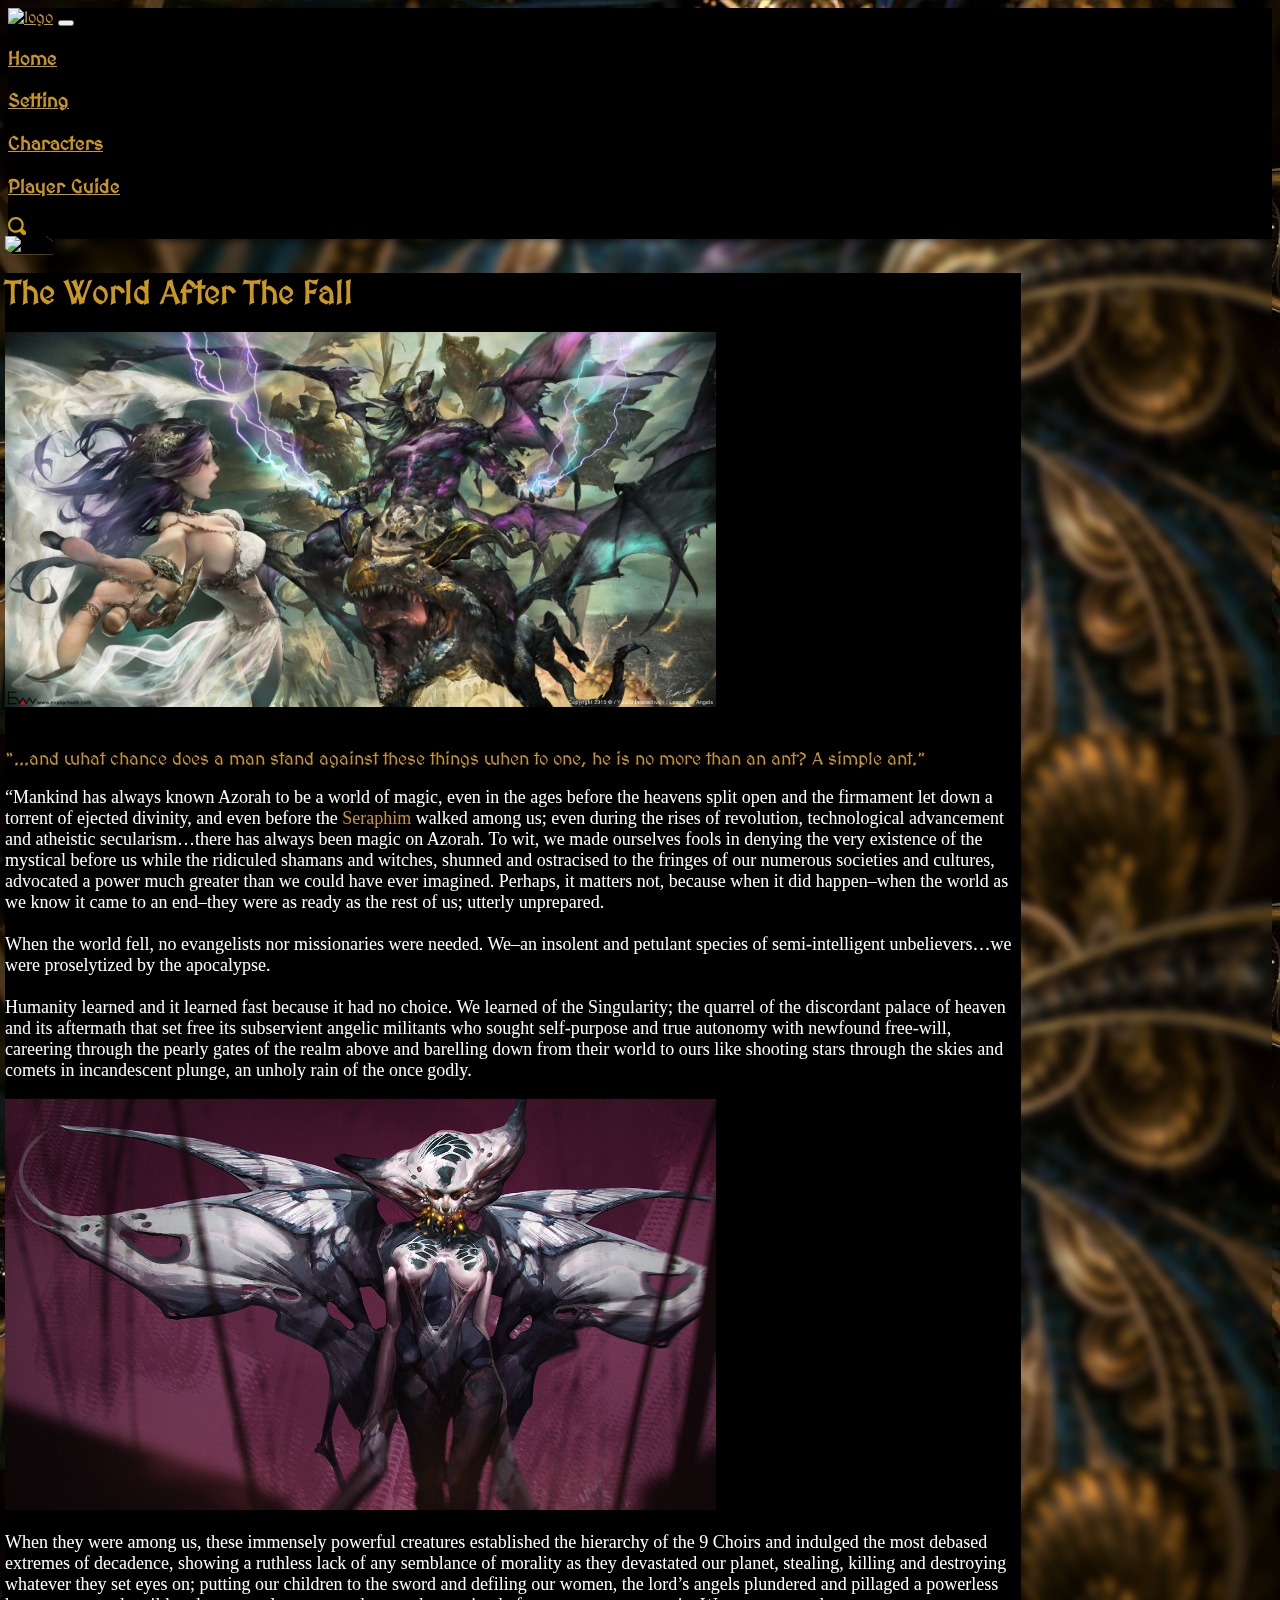
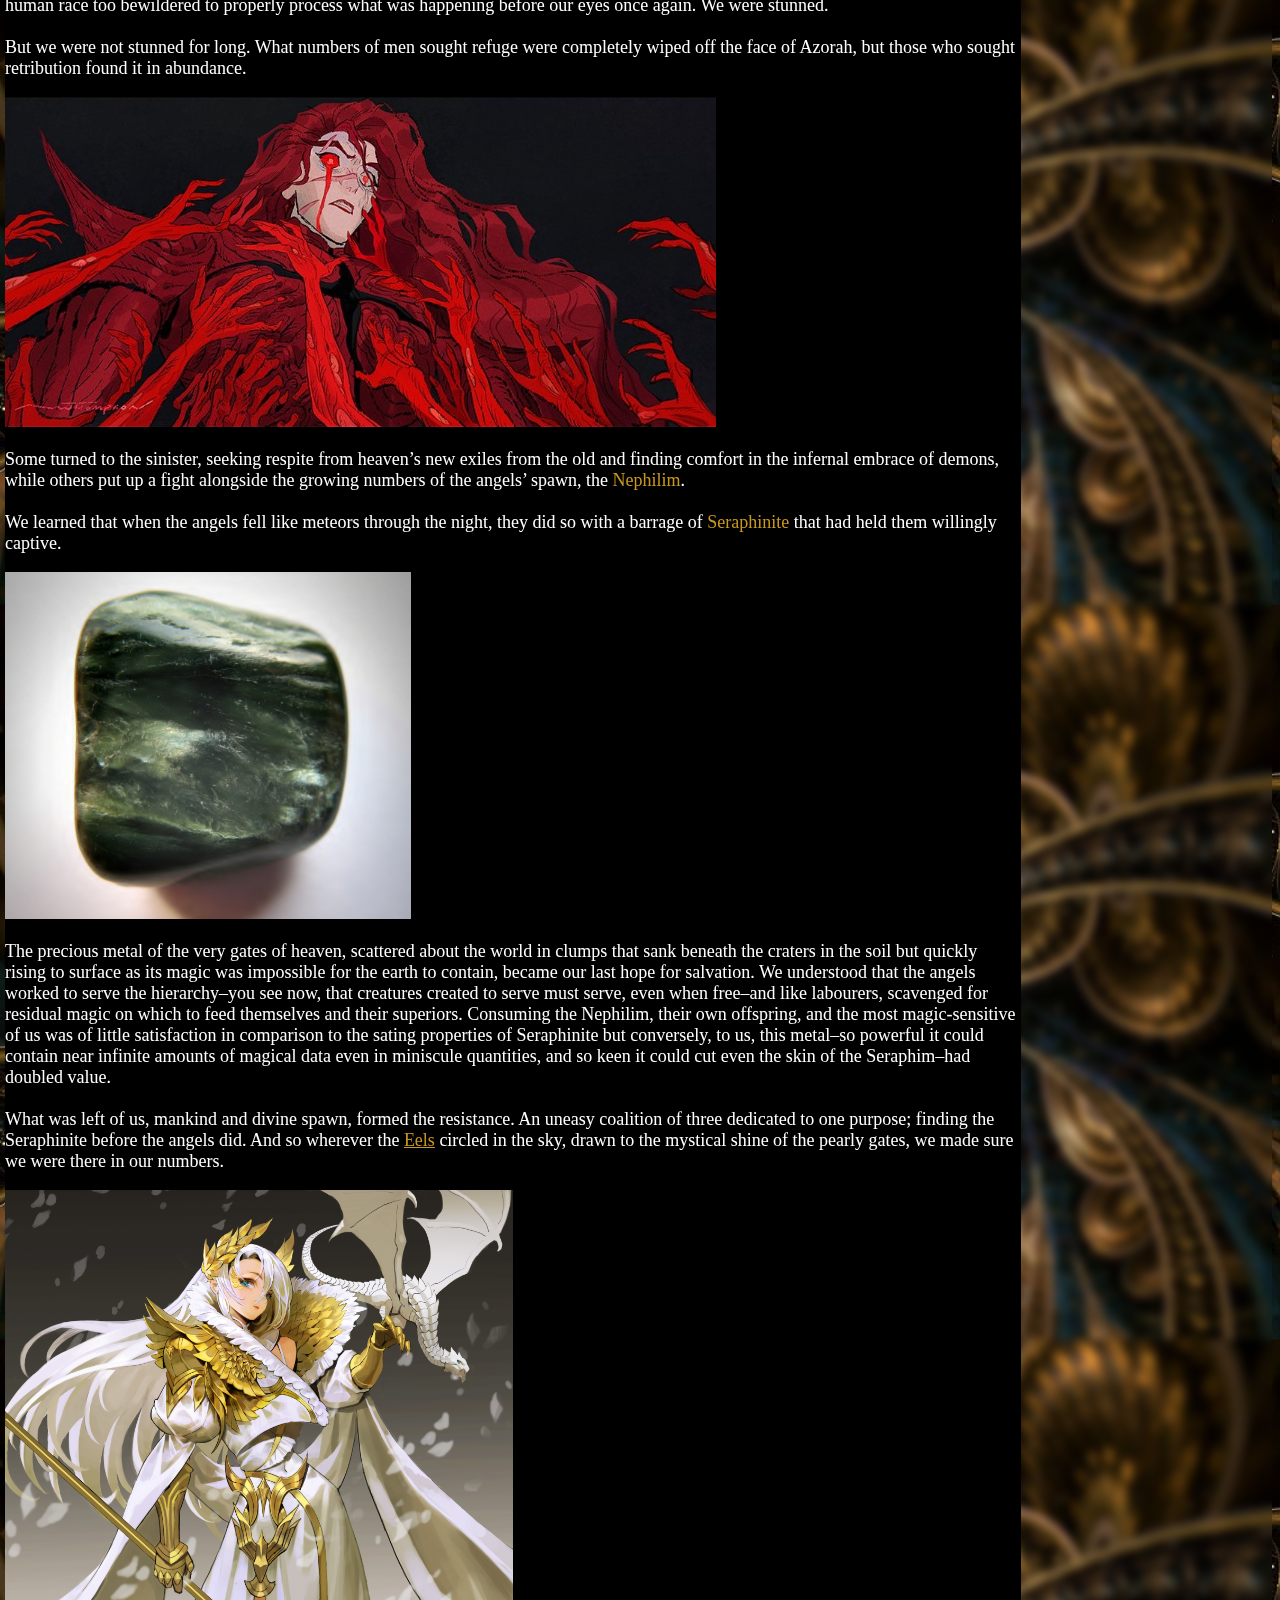
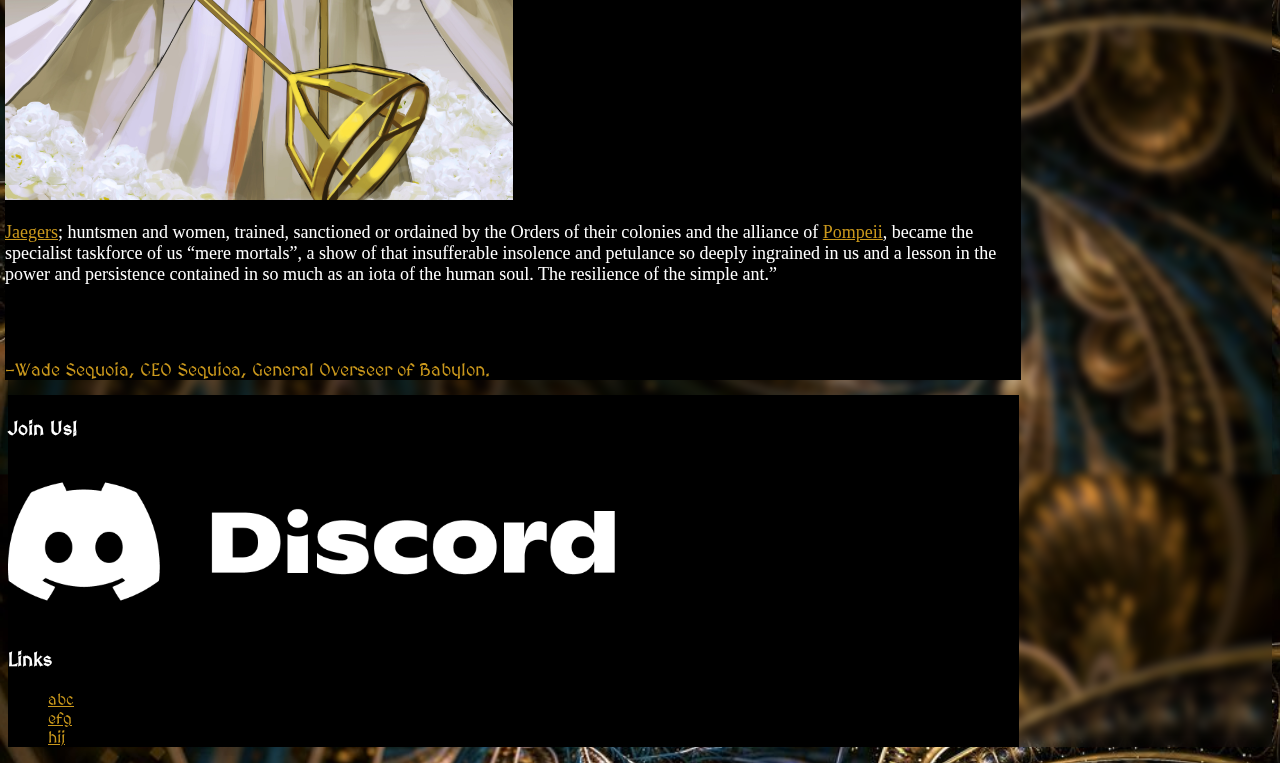
==== index.html @ 8f8c4da3 "Update index.html" ====
<!DOCTYPE html>
<HTML lang="en">
    <head>
        <meta charset="utf-8">
        <meta name="viewport" content="width=device_width, initial-scale=1">
        <title>Four Cities</title>
        <link href="index.css" rel="stylesheet">
        <link href="https://cdn.jsdelivr.net/npm/bootstrap@5.2.0-beta1/dist/css/bootstrap.min.css" rel="stylesheet" integrity="sha384-0evHe/X+R7YkIZDRvuzKMRqM+OrBnVFBL6DOitfPri4tjfHxaWutUpFmBp4vmVor" crossorigin="anonymous">
        <script src="https://cdn.jsdelivr.net/npm/bootstrap@5.2.0-beta1/dist/js/bootstrap.bundle.min.js" integrity="sha384-pprn3073KE6tl6bjs2QrFaJGz5/SUsLqktiwsUTF55Jfv3qYSDhgCecCxMW52nD2" crossorigin="anonymous"></script>
        <link rel="preconnect" href="https://fonts.googleapis.com">
        <link rel="preconnect" href="https://fonts.gstatic.com" crossorigin>
        <link href="https://fonts.googleapis.com/css2?family=MedievalSharp&display=swap" rel="stylesheet">
    </head>
    <body>
        <nav class="navbar navbar-expand-lg" id="topbar">
            <a href="#" class="navbar-brand ms-2 align-top" id="topbar-item"><img id="mainlogo" src="./Images/Azora2.gif" alt="logo" width="15%" class="d-inline-block align-top"></a>
            <button class="navbar-toggler" type="button" data-bs-toggle="collapse" data-bs-target="#navbarNavAltMarkup">
                <span class="navbar-toggler-icon" id="searchButton"></span>
            </button>
            <div class="collapse navbar-collapse me-2" id="navbarNavAltMarkup">
                <div class="navbar-nav ms-sm-auto mb-2 mb-lg-0">
                    <a href="#" class="nav-item nav-link active" id="topbar-item"><h3>Home</h3></a>
                    <a href="#" class="nav-item nav-link active" id="topbar-item"><h3>Setting</h3></a>
                    <a href="#" class="nav-item nav-link active" id="topbar-item"><h3>Characters</h3></a>
                    <a href="#" class="nav-item nav-link active" id="topbar-item"><h3>Player Guide</h3></a>
                    <a href="#" class="nav-item nav-link active" id="topbar-item"><img id="searchButton" src="./Images/magnifying-glass.svg" alt="magnifying-glass" width="18rem" class="align-bottom"></a>
                </div>
            </div>
        </nav>
        <div class="mainBGBackdrop mt-auto">
            <div class="container-fluid text-center my-3 mx-0 px-0">
                <div class="row mainBG mx-0 px-0 justify-content-center">
                    <div class="my-auto LogoBG mx-1 my-0 px-1 py-0 rounded"><img src="./Images/LogoCompressed.gif" class="rounded LogoAnimation my-1 pt-3" alt="Logo"></div>
                </div>
            </div>
        </div>
        <div class="container-fluid bodyBGBackdrop">
            <div class="container mainContent rounded">
                <div class="row">
                    <div class="col-12">
                        <h1 class="text-center mt-5 mb-5">The World After The Fall</h1>
                    </div>
                </div>
                <div class="row">
                    <div class="col-12">
                        <img class="d-block mx-auto" src="./Images/first.jpg" alt="first" width="70%">
                    </div>
                </div>
                <div class="row">
                    <br>
                    <div class="col-12">
                        <p class="fst-italic text-center mt-4">“...and what chance does a man stand against these things when to one, he is no more than an ant? A simple ant.”</p>
                    </div>
                </div>
                <div class="row justify-content-center">
                    <div class="col-10">
                        <p class="text-center bodyParaText">“Mankind has always known Azorah to be a world of magic, even in the ages before the heavens split open and the firmament let down a torrent of ejected divinity, and even before the <a src="#">Seraphim</a> walked among us; even during the rises of revolution, technological advancement and atheistic secularism…there has always been magic on Azorah. To wit, we made ourselves fools in denying the very existence of the mystical before us while the ridiculed shamans and witches, shunned and ostracised to the fringes of our numerous societies and cultures, advocated a power much greater than we could have ever imagined. Perhaps, it matters not, because when it did happen–when the world as we know it came to an end–they were as ready as the rest of us; utterly unprepared. 
                            <br>
                            <br>
                            When the world fell, no evangelists nor missionaries were needed. We–an insolent and petulant species of semi-intelligent unbelievers…we were proselytized by the apocalypse. 
                            <br>
                            <br>
                            Humanity learned and it learned fast because it had no choice. We learned of the Singularity; the quarrel of the discordant palace of heaven and its aftermath that set free its subservient angelic militants who sought self-purpose and true autonomy with newfound free-will, careering through the pearly gates of the realm above and barelling down from their world to ours like shooting stars through the skies and comets in incandescent plunge, an unholy rain of the once godly. </p>
                    </div>
                </div>
                <div class="row">
                    <div class="col-12">
                        <img class="d-block mx-auto" src="./Images/second.jpg" alt="second" width="70%">
                    </div>
                </div>
                <div class="row justify-content-center">
                    <div class="col-10">
                        <p class="text-center bodyParaText mt-4">When they were among us, these immensely powerful creatures established the hierarchy of the 9 Choirs and indulged the most debased extremes of decadence, showing a ruthless lack of any semblance of morality as they devastated our planet, stealing, killing and destroying whatever they set eyes on; putting our children to the sword and defiling our women, the lord’s angels plundered and pillaged a powerless human race too bewildered to properly process what was happening before our eyes once again. We were stunned. 
                            <br>
                            <br>
                            But we were not stunned for long. What numbers of men sought refuge were completely wiped off the face of Azorah, but those who sought retribution found it in abundance.</p>
                    </div>
                </div>
                <div class="row">
                    <div class="col-12">
                        <img class="d-block mx-auto" src="./Images/third.jpg" alt="second" width="70%">
                    </div>
                </div>
                <div class="row justify-content-center">
                    <div class="col-10">
                        <p class="text-center bodyParaText mt-4">Some turned to the sinister, seeking respite from heaven’s new exiles from the old and finding comfort in the infernal embrace of demons, while others put up a fight alongside the growing numbers of the angels’ spawn, the <a src="">Nephilim</a>. 
                            <br>
                            <br>
                            We learned that when the angels fell like meteors through the night, they did so with a barrage of <a src="#">Seraphinite</a> that had held them willingly captive.</p>
                    </div>
                </div>
                <div class="row">
                    <div class="col-12">
                        <img class="d-block mx-auto" src="./Images/fourth.jpg" alt="second" width="40%">
                    </div>
                </div>
                <div class="row justify-content-center">
                    <div class="col-10">
                        <p class="text-center bodyParaText mt-4">The precious metal of the very gates of heaven, scattered about the world in clumps that sank beneath the craters in the soil but quickly rising to surface as its magic was impossible for the earth to contain, became our last hope for salvation. We understood that the angels worked to serve the hierarchy–you see now, that creatures created to serve must serve, even when free–and like labourers, scavenged for residual magic on which to feed themselves and their superiors. Consuming the Nephilim, their own offspring, and the most magic-sensitive of us was of little satisfaction in comparison to the sating properties of Seraphinite but conversely, to us, this metal–so powerful it could contain near infinite amounts of magical data even in miniscule quantities, and so keen it could cut even the skin of the Seraphim–had doubled value. 
                            <br>
                            <br>
                            What was left of us, mankind and divine spawn, formed the resistance. An uneasy coalition of three dedicated to one purpose; finding the Seraphinite before the angels did. And so wherever the <a href="#">Eels</a> circled in the sky, drawn to the mystical shine of the pearly gates, we made sure we were there in our numbers.
                    </div>
                </div>
                <div class="row">
                    <div class="col-12">
                        <img class="d-block mx-auto" src="./Images/fifth.jpg" alt="second" width="50%">
                    </div>
                </div>
                <div class="row justify-content-center mt-4">
                    <div class="col-10">
                        <p class="text-center bodyParaText"><a href="#">Jaegers</a>; huntsmen and women, trained, sanctioned or ordained by the Orders of their colonies and the alliance of <a href="#">Pompeii</a>, became the specialist taskforce of us “mere mortals”, a show of that insufferable insolence and petulance so deeply ingrained in us and a lesson in the power and persistence contained in so much as an iota of the human soul. The resilience of the simple ant.”</p> 
                            <br>
                            <br>
                    </div>
                </div>
                <div class="col-12">
                    <p class="p-2 fst-italic text-end mb-0">-Wade Sequoia, CEO Sequioa, General Overseer of Babylon.</p>
                </div>
            </div>
        </div>
    </body>
    <footer>
        <div class="container justify-content-center text-center footerContent rounded">
            <hr style="opacity: 0;">
            <div class="row">
                <div class="col-4 footerDiscord">
                    <div class="container">
                        <div class="row">
                            <div class="col-12">
                                <h3>Join Us!</h3>
                            </div>
                            <div class="col-12 border-end mb-3">
                                <a href="#"><img src="./Images/discord.png" width = "60%"></a>
                            </div>
                        </div>
                    </div>
                </div>
                <div class="col-8">
                    <div class="container justify-content-center text-center">
                        <div class="row">
                            <div class="col-12">
                                <h3>Links</h3>
                            </div>
                        </div>
                        <div class="row">
                            <div class="col-8 mx-auto">
                                <ul class="p-0">
                                    <li><a href="#">abc</a></li>
                                    <li><a href="#">efg</a></li>
                                    <li><a href="#">hij</a></li>
                                </ul>
                            </div>
                        </div>
                    </div>
                
                </div>
            </div>
        </div>
    </footer>
</HTML>
---- index.css ----
* {
    box-sizing: border-box;
}
body * {
    animation: fadeInAnimation ease 4s;
    animation-iteration-count: 1;
    animation-fill-mode: forwards;
}
@keyframes fadeInAnimation {
    0% {
        opacity: 0;
    }
    100% {
        opacity: 1;
    }
}
::-webkit-scrollbar {
    width: 3px;
}
::-webkit-scrollbar-track {
    background: rgba(124, 123, 123, 0.6);
}
::-webkit-scrollbar-thumb {
    background: rgb(202, 152, 28);
}
body {
    font-family: 'MedievalSharp', cursive !important;
    overflow:overlay;
    overflow-x:hidden;
    background-image: url("../Images/bg.jpg");
    background-size: 102%;
    backdrop-filter: blur(5px);
}
p {
    font-size:large;
}
.LogoBG {
    background-color: rgba(202, 152, 28, 1);
    -webkit-clip-path: polygon(0 0, 84% 0, 100% 31.3%, 100% 100%, 16% 100%, 0 68.7%, 0 0);;
    clip-path: polygon(0 0, 84% 0, 100% 31.3%, 100% 100%, 16% 100%, 0 68.7%, 0 0);
    max-width: fit-content !important;
}
.LogoAnimation {
    -webkit-clip-path: polygon(0 0, 84% 0, 100% 31.3%, 100% 100%, 16% 100%, 0 68.7%, 0 0);;
    clip-path: polygon(0 0, 84% 0, 100% 31.3%, 100% 100%, 16% 100%, 0 68.7%, 0 0);
    background-color: black;
}
.bodyParaText {
    font-family: 'Roboto';
    color: white;
}
.bodyParaText a { 
    color:rgb(202, 152, 28) !important;
}

#topbar {
    background-color: rgb(0, 0, 0);
    z-index: 2;
}
#topbar-item  {
    color:rgb(202, 152, 28);
    text-decoration-color: rgb(202, 152, 28);
}
#searchButton {
    filter: invert(0.5) sepia(1) saturate(5) hue-rotate(15deg);
}
#titleText {
    color: rgb(202, 152, 28);
    z-index: 2;
    font-weight: 400;
    text-shadow:
    0.08rem 0 black,
    0 0.08rem black,
    -0.08rem 0 black,
    0 -0.08rem black;
}
.mainBG {
    backdrop-filter: blur(5px);
    -webkit-backdrop-filter: blur(5px);
    height: auto;
    width: 100%;
}
.mainBGBackdrop {
    height: auto;
    margin: -3px -3px 0px -3px;
}
.bodyBGBackdrop {
    backdrop-filter: blur(5px);
    -webkit-backdrop-filter: blur(5px);
    background-size: 102%;
    height: 100%;
    margin: -3px -3px -3px -3px;
}
.mainContent {
    background-color: black;
    height:100%;
    color: rgb(202, 152, 28);
    width: 80%;
}
.footerContent {
    width: 80%;
    background-color: black;
    color: white;
}
.footerContent a {
    color:rgb(202, 152, 28);
}
.footerContent a:hover {
    color:white;
}
.footerContent ul {
    list-style-type: none;
}
.footerDiscord {
    --bs-border-color : rgb(202, 152, 28);
}
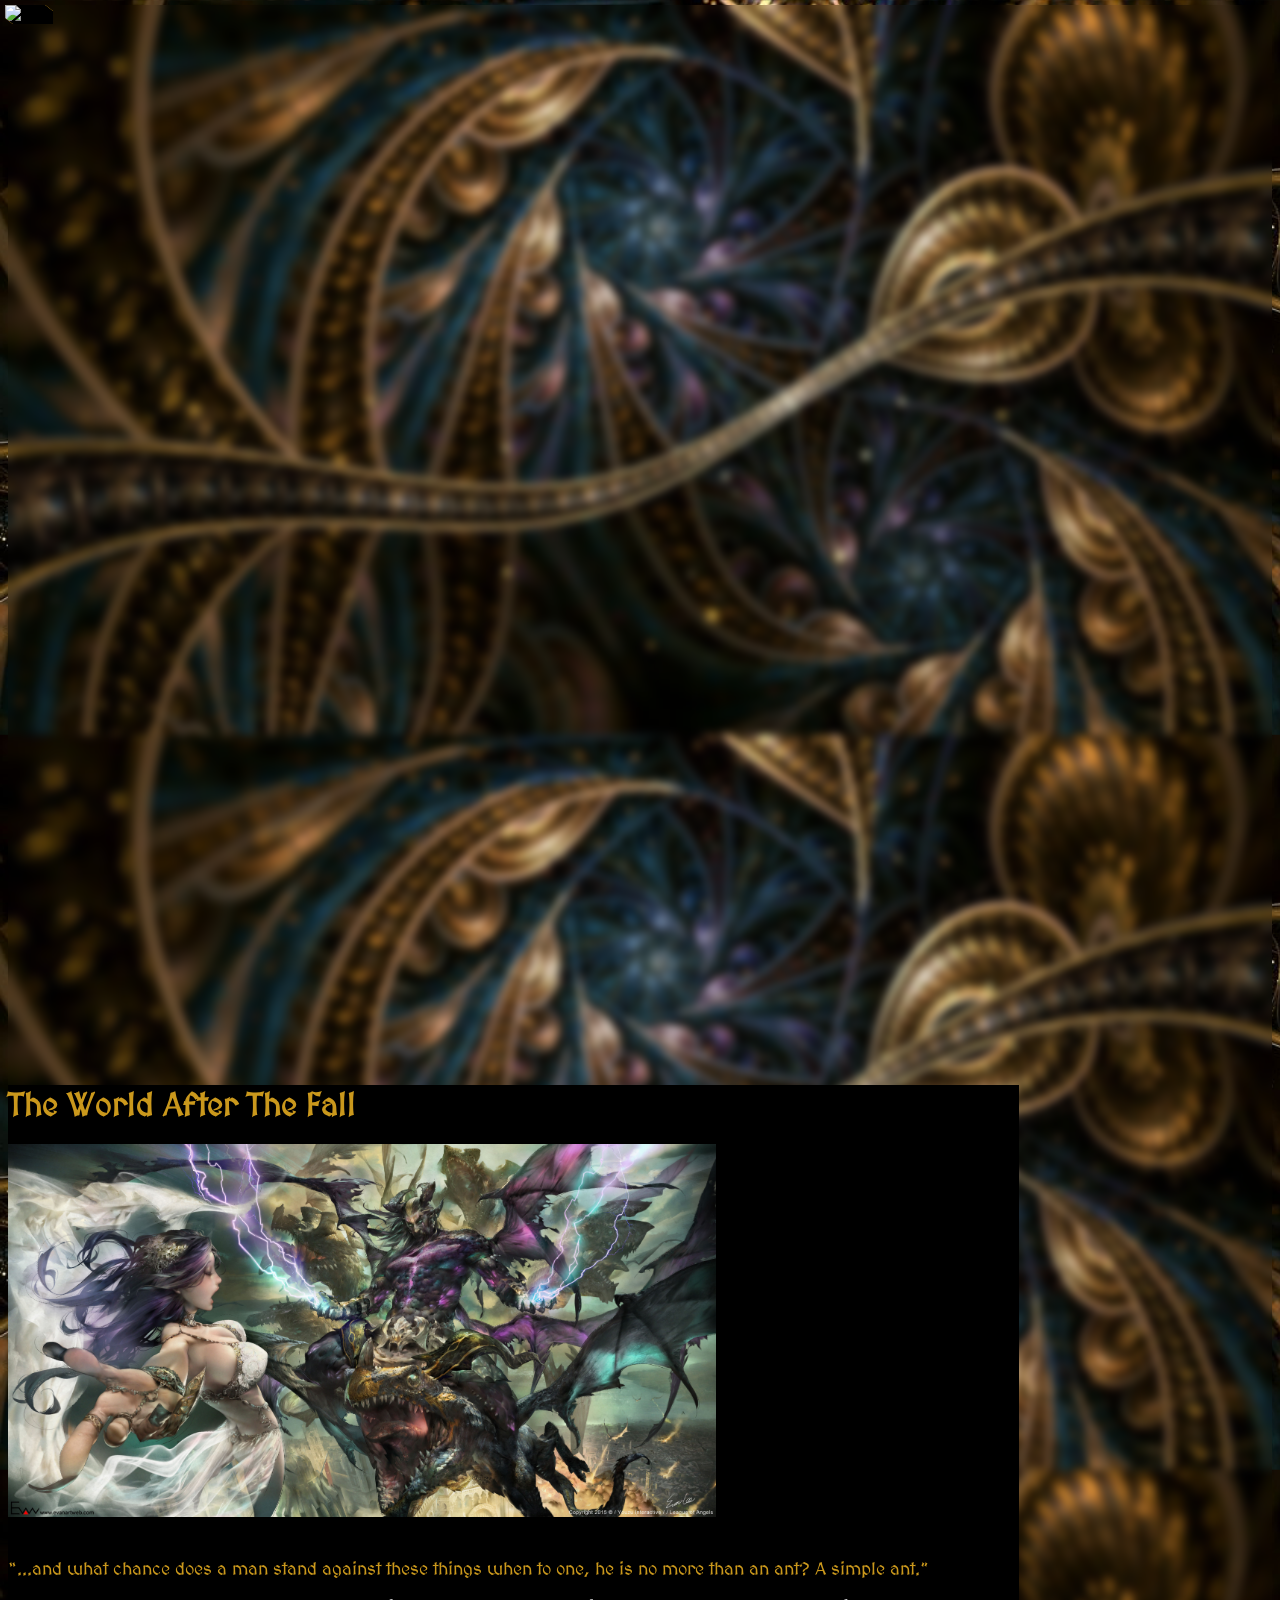
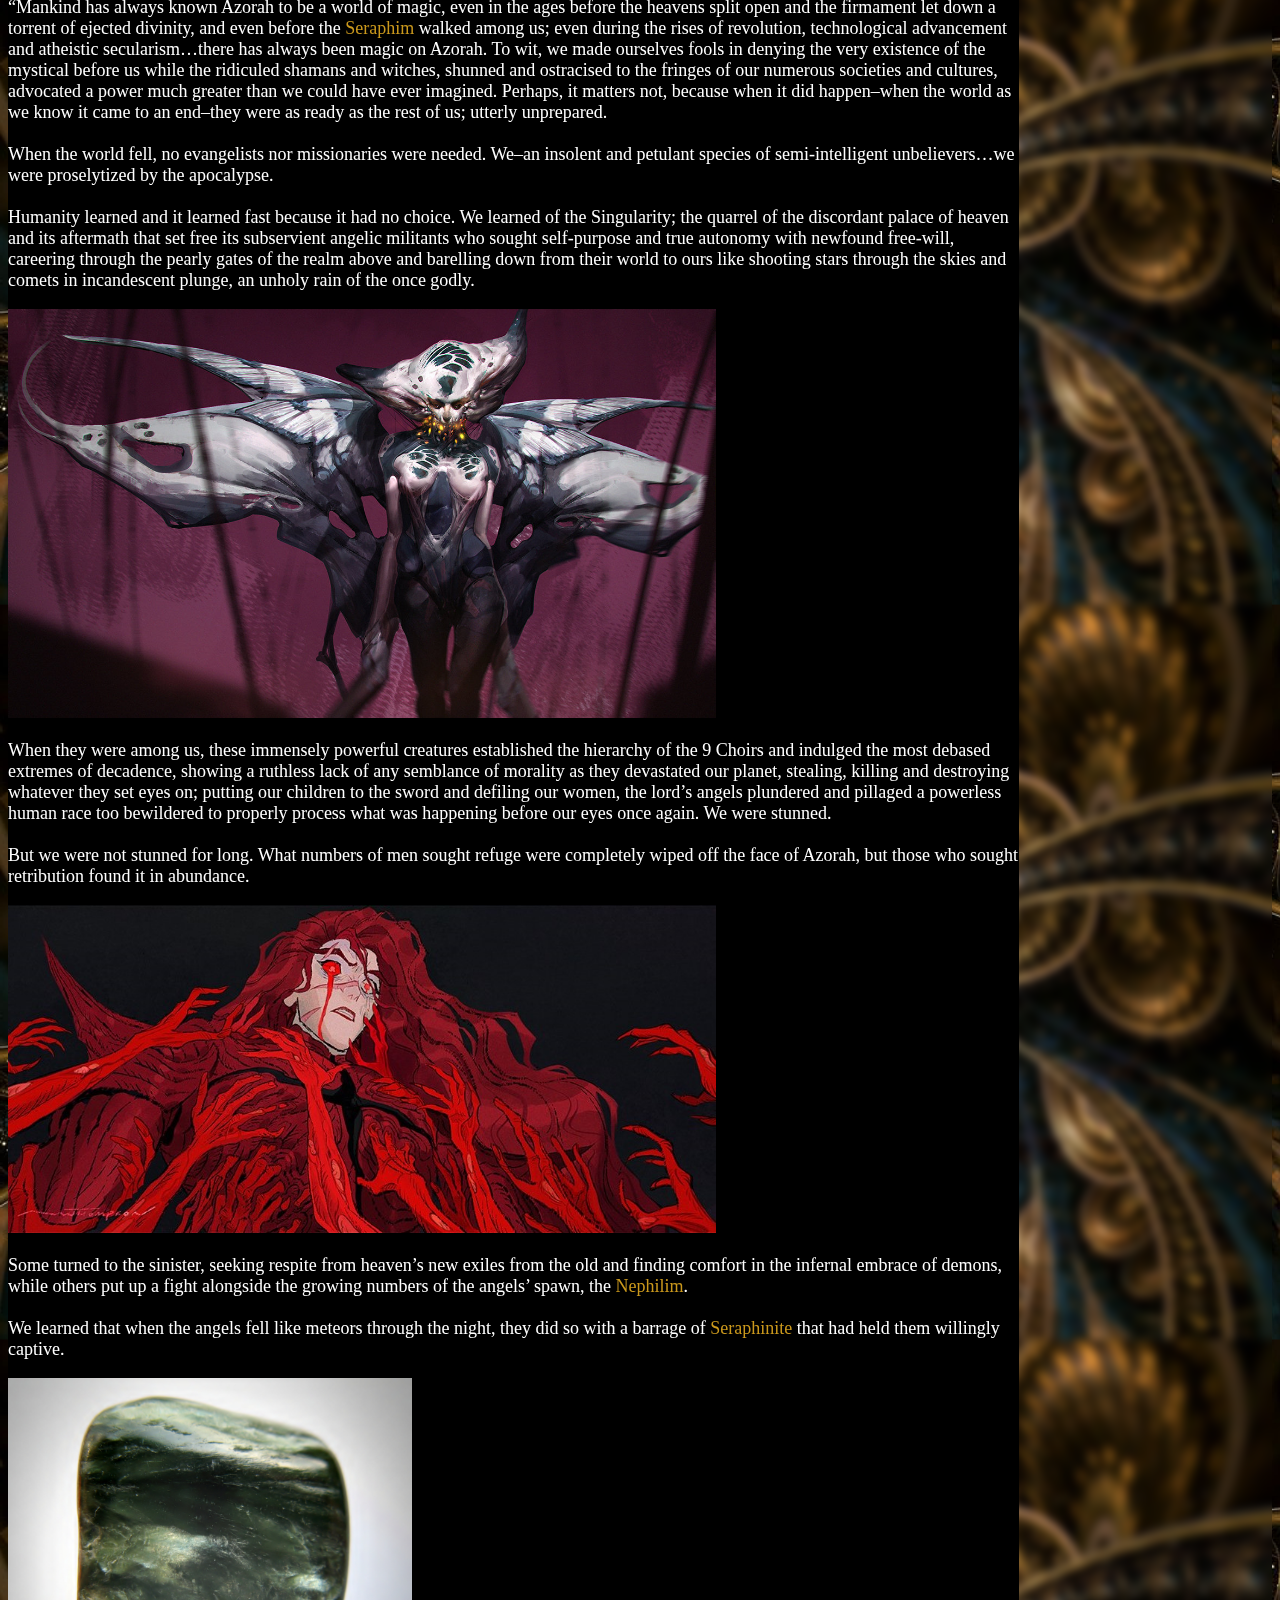
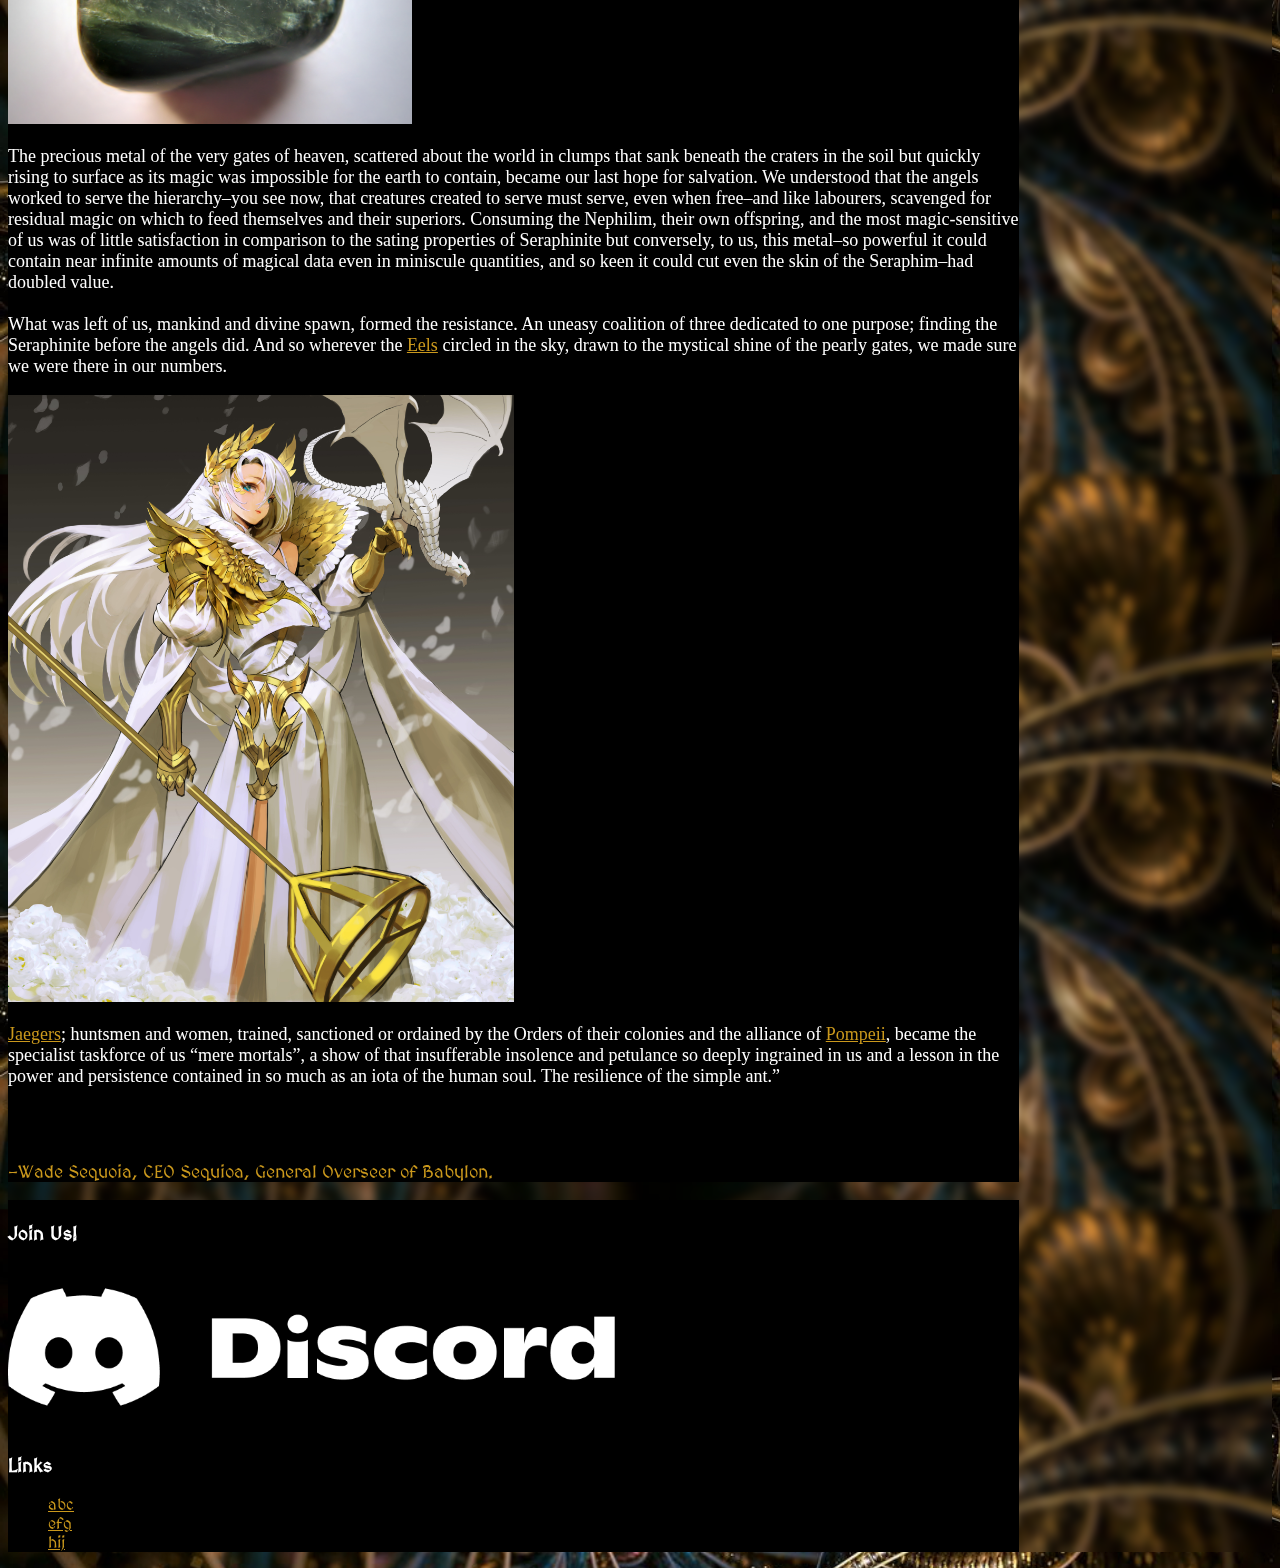
==== commit 5761dc89: "Add files via upload" ====
--- a/index.html
+++ b/index.html
@@ -5,6 +5,7 @@
         <meta name="viewport" content="width=device_width, initial-scale=1">
         <title>Four Cities</title>
         <link href="index.css" rel="stylesheet">
+        <script src="index.js" type="text/javascript" defer></script>
         <link href="https://cdn.jsdelivr.net/npm/bootstrap@5.2.0-beta1/dist/css/bootstrap.min.css" rel="stylesheet" integrity="sha384-0evHe/X+R7YkIZDRvuzKMRqM+OrBnVFBL6DOitfPri4tjfHxaWutUpFmBp4vmVor" crossorigin="anonymous">
         <script src="https://cdn.jsdelivr.net/npm/bootstrap@5.2.0-beta1/dist/js/bootstrap.bundle.min.js" integrity="sha384-pprn3073KE6tl6bjs2QrFaJGz5/SUsLqktiwsUTF55Jfv3qYSDhgCecCxMW52nD2" crossorigin="anonymous"></script>
         <link rel="preconnect" href="https://fonts.googleapis.com">
@@ -12,29 +13,40 @@
         <link href="https://fonts.googleapis.com/css2?family=MedievalSharp&display=swap" rel="stylesheet">
     </head>
     <body>
-        <nav class="navbar navbar-expand-lg" id="topbar">
-            <a href="#" class="navbar-brand ms-2 align-top" id="topbar-item"><img id="mainlogo" src="./Images/Azora2.gif" alt="logo" width="15%" class="d-inline-block align-top"></a>
-            <button class="navbar-toggler" type="button" data-bs-toggle="collapse" data-bs-target="#navbarNavAltMarkup">
-                <span class="navbar-toggler-icon" id="searchButton"></span>
-            </button>
-            <div class="collapse navbar-collapse me-2" id="navbarNavAltMarkup">
-                <div class="navbar-nav ms-sm-auto mb-2 mb-lg-0">
-                    <a href="#" class="nav-item nav-link active" id="topbar-item"><h3>Home</h3></a>
-                    <a href="#" class="nav-item nav-link active" id="topbar-item"><h3>Setting</h3></a>
-                    <a href="#" class="nav-item nav-link active" id="topbar-item"><h3>Characters</h3></a>
-                    <a href="#" class="nav-item nav-link active" id="topbar-item"><h3>Player Guide</h3></a>
-                    <a href="#" class="nav-item nav-link active" id="topbar-item"><img id="searchButton" src="./Images/magnifying-glass.svg" alt="magnifying-glass" width="18rem" class="align-bottom"></a>
+        <div class="sticky-top" id= "topbar" hidden>
+            <nav class="navbar navbar-expand-lg sticky-top">
+                <a href="#" class="navbar-brand ms-2 align-top" id="topbar-item"><img id="mainlogo" src="../Images/Azora2.gif" alt="logo" width="15%" class="d-inline-block align-top"></a>
+                <button class="navbar-toggler" type="button" data-bs-toggle="collapse" data-bs-target="#navbarNavAltMarkup">
+                    <span class="navbar-toggler-icon" id="searchButton"></span>
+                </button>
+                <div class="collapse navbar-collapse me-2" id="navbarNavAltMarkup">
+                    <div class="navbar-nav ms-sm-auto mb-2 mb-lg-0">
+                        <a href="#" class="nav-item nav-link active" id="topbar-item"><h3>Home</h3></a>
+                        <a href="#" class="nav-item nav-link active" id="topbar-item"><h3>Setting</h3></a>
+                        <a href="#" class="nav-item nav-link active" id="topbar-item"><h3>Characters</h3></a>
+                        <a href="#" class="nav-item nav-link active" id="topbar-item"><h3>Player Guide</h3></a>
+                        <a href="#" class="nav-item nav-link active" id="topbar-item"><img id="searchButton" src="../Images/magnifying-glass.svg" alt="magnifying-glass" width="18rem" class="align-bottom"></a>
+                    </div>
                 </div>
-            </div>
-        </nav>
-        <div class="mainBGBackdrop mt-auto">
-            <div class="container-fluid text-center my-3 mx-0 px-0">
+            </nav>
+        </div>
+        <div class="d-flex mainBGBackdrop mt-auto align-items-center">
+            <div class="container-fluid text-center">
                 <div class="row mainBG mx-0 px-0 justify-content-center">
-                    <div class="my-auto LogoBG mx-1 my-0 px-1 py-0 rounded"><img src="./Images/LogoCompressed.gif" class="rounded LogoAnimation my-1 pt-3" alt="Logo"></div>
+                    <div class="my-auto LogoBG mx-1 my-0 px-1 py-0 rounded justify-content-center">
+                        <img src="../Images/LogoCompressed.gif" class="rounded LogoAnimation my-1 pt-3" alt="Logo">
+                        <div class="d-flex justify-content-center align-items-center text-center">
+                            <div class="d-flex justify-content-center align-items-center getStartedDiv">
+                                <a class="my-0 d-flex getStartedButton justify-content-center align-items-center">
+                                    <p class="pb-1 my-auto">Get Started</p>
+                                </a>
+                            </div>
+                        </div>
+                    </div>
                 </div>
             </div>
         </div>
-        <div class="container-fluid bodyBGBackdrop">
+        <div class="container-fluid bodyBGBackdrop" id="bodyBGBackdrop">
             <div class="container mainContent rounded">
                 <div class="row">
                     <div class="col-12">
@@ -43,7 +55,7 @@
                 </div>
                 <div class="row">
                     <div class="col-12">
-                        <img class="d-block mx-auto" src="./Images/first.jpg" alt="first" width="70%">
+                        <img class="d-block mx-auto" src="../Images/first.jpg" alt="first" width="70%">
                     </div>
                 </div>
                 <div class="row">
@@ -65,7 +77,7 @@
                 </div>
                 <div class="row">
                     <div class="col-12">
-                        <img class="d-block mx-auto" src="./Images/second.jpg" alt="second" width="70%">
+                        <img class="d-block mx-auto" src="../Images/second.jpg" alt="second" width="70%">
                     </div>
                 </div>
                 <div class="row justify-content-center">
@@ -78,7 +90,7 @@
                 </div>
                 <div class="row">
                     <div class="col-12">
-                        <img class="d-block mx-auto" src="./Images/third.jpg" alt="second" width="70%">
+                        <img class="d-block mx-auto" src="../Images/third.jpg" alt="second" width="70%">
                     </div>
                 </div>
                 <div class="row justify-content-center">
@@ -91,7 +103,7 @@
                 </div>
                 <div class="row">
                     <div class="col-12">
-                        <img class="d-block mx-auto" src="./Images/fourth.jpg" alt="second" width="40%">
+                        <img class="d-block mx-auto" src="../Images/fourth.jpg" alt="second" width="40%">
                     </div>
                 </div>
                 <div class="row justify-content-center">
@@ -104,7 +116,7 @@
                 </div>
                 <div class="row">
                     <div class="col-12">
-                        <img class="d-block mx-auto" src="./Images/fifth.jpg" alt="second" width="50%">
+                        <img class="d-block mx-auto" src="../Images/fifth.jpg" alt="second" width="50%">
                     </div>
                 </div>
                 <div class="row justify-content-center mt-4">
@@ -131,7 +143,7 @@
                                 <h3>Join Us!</h3>
                             </div>
                             <div class="col-12 border-end mb-3">
-                                <a href="#"><img src="./Images/discord.png" width = "60%"></a>
+                                <a href="#"><img src="../Images/discord.png" width = "60%"></a>
                             </div>
                         </div>
                     </div>
@@ -158,4 +170,4 @@
             </div>
         </div>
     </footer>
-</HTML>
+</HTML>--- a/index.css
+++ b/index.css
@@ -1,11 +1,3 @@
-* {
-    box-sizing: border-box;
-}
-body * {
-    animation: fadeInAnimation ease 4s;
-    animation-iteration-count: 1;
-    animation-fill-mode: forwards;
-}
 @keyframes fadeInAnimation {
     0% {
         opacity: 0;
@@ -13,6 +5,30 @@
     100% {
         opacity: 1;
     }
+}
+@font-face {
+    font-family: futureFont;
+    src: url(../Fonts/NewtonHoward/Newton\ Howard\ Font.ttf);
+}
+* {
+    box-sizing: border-box;
+    scroll-behavior: smooth;
+}
+body * {
+    animation: fadeInAnimation ease 4s;
+    animation-iteration-count: 1;
+    animation-fill-mode: forwards;
+}
+body {
+    font-family: 'MedievalSharp', cursive !important;
+    overflow:overlay;
+    overflow-x:hidden;
+    backdrop-filter: blur(5px);
+    background-image: url("../Images/bg.jpg");
+    background-size: 102%;
+}
+p {
+    font-size:large;
 }
 ::-webkit-scrollbar {
     width: 3px;
@@ -23,39 +39,15 @@
 ::-webkit-scrollbar-thumb {
     background: rgb(202, 152, 28);
 }
-body {
-    font-family: 'MedievalSharp', cursive !important;
-    overflow:overlay;
-    overflow-x:hidden;
-    background-image: url("../Images/bg.jpg");
-    background-size: 102%;
-    backdrop-filter: blur(5px);
-}
-p {
-    font-size:large;
-}
-.LogoBG {
-    background-color: rgba(202, 152, 28, 1);
-    -webkit-clip-path: polygon(0 0, 84% 0, 100% 31.3%, 100% 100%, 16% 100%, 0 68.7%, 0 0);;
-    clip-path: polygon(0 0, 84% 0, 100% 31.3%, 100% 100%, 16% 100%, 0 68.7%, 0 0);
-    max-width: fit-content !important;
-}
-.LogoAnimation {
-    -webkit-clip-path: polygon(0 0, 84% 0, 100% 31.3%, 100% 100%, 16% 100%, 0 68.7%, 0 0);;
-    clip-path: polygon(0 0, 84% 0, 100% 31.3%, 100% 100%, 16% 100%, 0 68.7%, 0 0);
-    background-color: black;
-}
-.bodyParaText {
-    font-family: 'Roboto';
-    color: white;
-}
-.bodyParaText a { 
-    color:rgb(202, 152, 28) !important;
-}
-
 #topbar {
     background-color: rgb(0, 0, 0);
     z-index: 2;
+    visibility: visible;
+    line-height:inherit;
+    height: 100%;
+    overflow: visible;
+    backdrop-filter: blur(5px);
+    -webkit-backdrop-filter: blur(5px);
 }
 #topbar-item  {
     color:rgb(202, 152, 28);
@@ -74,6 +66,52 @@
     -0.08rem 0 black,
     0 -0.08rem black;
 }
+.LogoBG {
+    background-color: rgba(202, 152, 28, 1);
+    -webkit-clip-path: polygon(0 0, 84% 0, 100% 31.3%, 100% 100%, 16% 100%, 0 68.7%, 0 0);;
+    clip-path: polygon(0 0, 84% 0, 100% 31.3%, 100% 100%, 16% 100%, 0 68.7%, 0 0);
+    max-width: fit-content !important;
+}
+.LogoAnimation {
+    -webkit-clip-path: polygon(0 0, 84% 0, 100% 31.3%, 100% 100%, 16% 100%, 0 68.7%, 0 0);;
+    clip-path: polygon(0 0, 84% 0, 100% 31.3%, 100% 100%, 16% 100%, 0 68.7%, 0 0);
+    background-color: black;
+}
+.getStartedDiv {
+    position: absolute;
+    background-color: rgba(0,0,0, 1);
+    transform: translate(10%, -105%);
+    width: 11%;
+    height: 11%;
+    -webkit-clip-path: polygon(0 0, 84% 0, 100% 31.3%, 100% 100%, 16% 100%, 0 68.7%, 0 0);;
+    clip-path: polygon(0 0, 84% 0, 100% 31.3%, 100% 100%, 16% 100%, 0 68.7%, 0 0);
+}
+.getStartedButton {
+    background-color: silver;
+    color:rgba(202, 152, 28, 1);
+    text-shadow:
+    0.08rem 0 black,
+    0 0.08rem black,
+    -0.08rem 0 black,
+    0 -0.08rem black;
+    text-align: center !important;
+    font-family: futureFont;
+    text-decoration: none;
+    width: 96%;
+    height: 90%;
+    -webkit-clip-path: polygon(0 0, 84% 0, 100% 31.3%, 100% 100%, 16% 100%, 0 68.7%, 0 0);;
+    clip-path: polygon(0 0, 84% 0, 100% 31.3%, 100% 100%, 16% 100%, 0 68.7%, 0 0);
+}
+.getStartedButton:hover {
+    color: rgba(13, 129, 221, 1);
+}
+.bodyParaText {
+    font-family: 'Roboto';
+    color: white;
+}
+.bodyParaText a { 
+    color:rgb(202, 152, 28) !important;
+}
 .mainBG {
     backdrop-filter: blur(5px);
     -webkit-backdrop-filter: blur(5px);
@@ -81,7 +119,7 @@
     width: 100%;
 }
 .mainBGBackdrop {
-    height: auto;
+    height: 100vh;
     margin: -3px -3px 0px -3px;
 }
 .bodyBGBackdrop {
@@ -89,7 +127,7 @@
     -webkit-backdrop-filter: blur(5px);
     background-size: 102%;
     height: 100%;
-    margin: -3px -3px -3px -3px;
+    margin: 20vh 0 0 0;
 }
 .mainContent {
     background-color: black;
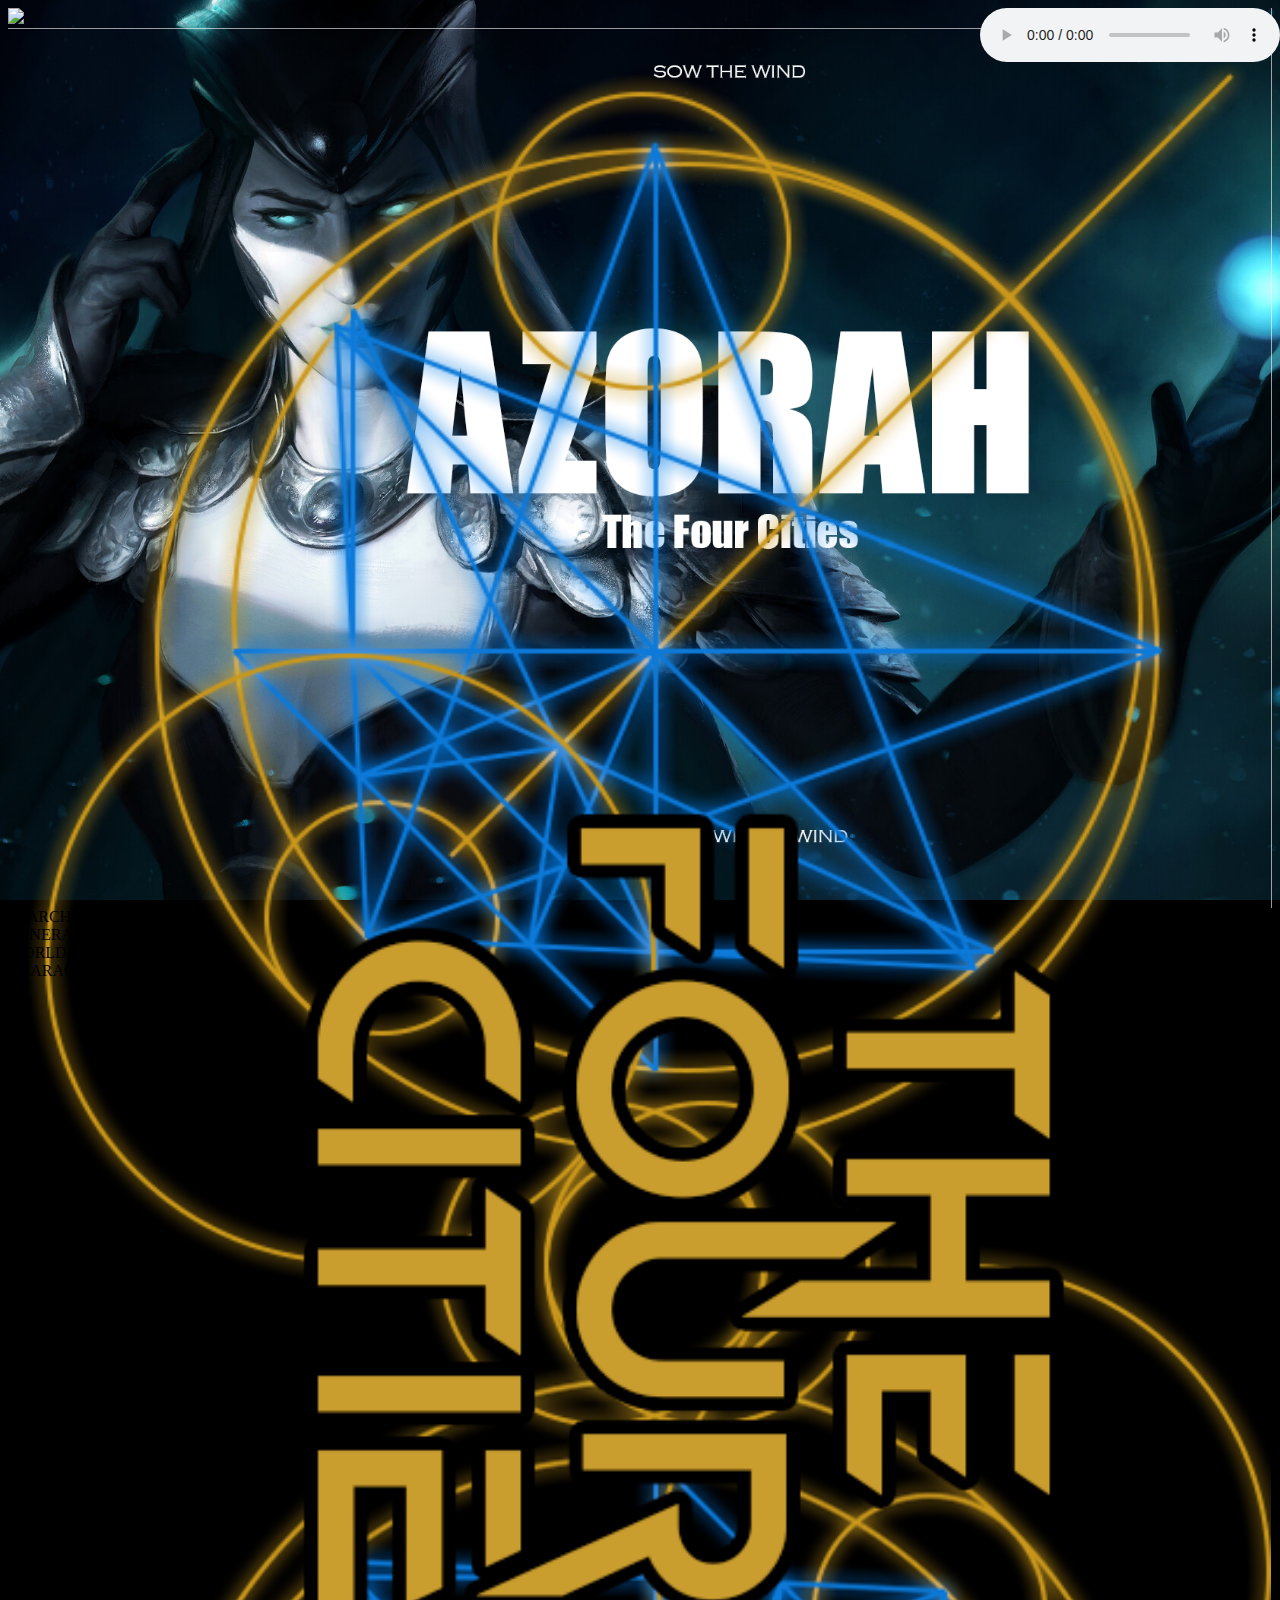
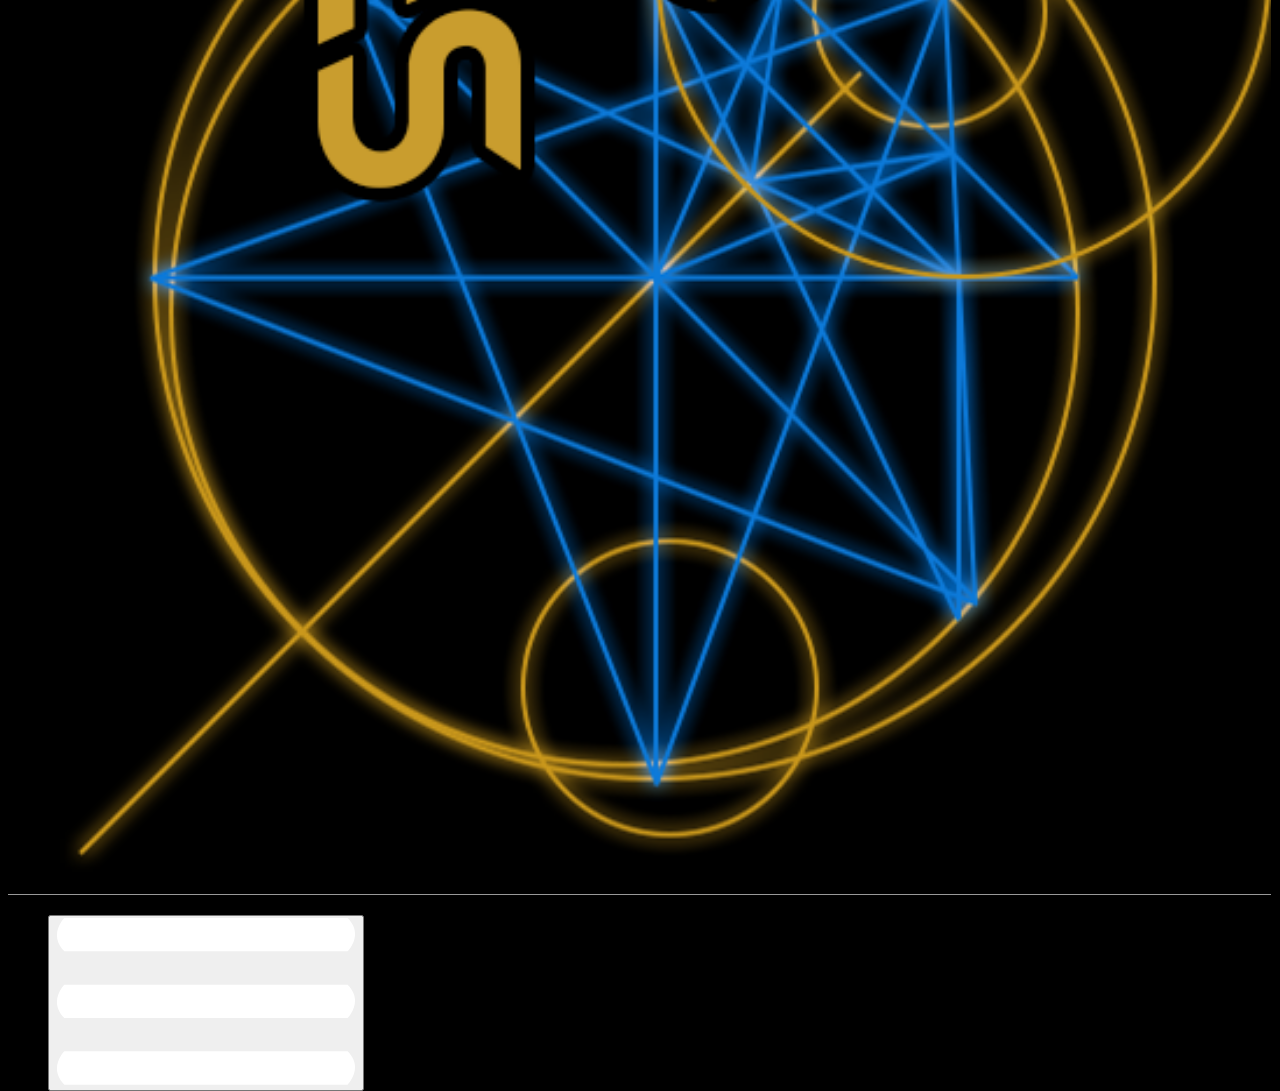
==== commit 67611303: "New Website" ====
--- a/index.html
+++ b/index.html
@@ -13,161 +13,56 @@
         <link href="https://fonts.googleapis.com/css2?family=MedievalSharp&display=swap" rel="stylesheet">
     </head>
     <body>
-        <div class="sticky-top" id= "topbar" hidden>
-            <nav class="navbar navbar-expand-lg sticky-top">
-                <a href="#" class="navbar-brand ms-2 align-top" id="topbar-item"><img id="mainlogo" src="../Images/Azora2.gif" alt="logo" width="15%" class="d-inline-block align-top"></a>
-                <button class="navbar-toggler" type="button" data-bs-toggle="collapse" data-bs-target="#navbarNavAltMarkup">
-                    <span class="navbar-toggler-icon" id="searchButton"></span>
-                </button>
-                <div class="collapse navbar-collapse me-2" id="navbarNavAltMarkup">
-                    <div class="navbar-nav ms-sm-auto mb-2 mb-lg-0">
-                        <a href="#" class="nav-item nav-link active" id="topbar-item"><h3>Home</h3></a>
-                        <a href="#" class="nav-item nav-link active" id="topbar-item"><h3>Setting</h3></a>
-                        <a href="#" class="nav-item nav-link active" id="topbar-item"><h3>Characters</h3></a>
-                        <a href="#" class="nav-item nav-link active" id="topbar-item"><h3>Player Guide</h3></a>
-                        <a href="#" class="nav-item nav-link active" id="topbar-item"><img id="searchButton" src="../Images/magnifying-glass.svg" alt="magnifying-glass" width="18rem" class="align-bottom"></a>
+        <div class="audioDiv">
+            <audio loop="true" controls="true">
+                <source src="Azorah_Theme.mp3">
+            </audio>
+        </div>
+        <div class="container-fluid">
+            <div class="row landingDiv">
+                <nav class="col-lg-2 col-3 navbar py-0 m-0 justify-content-center d-flex flex-column navDiv">
+                    <div class="navbar-brand mx-auto my-auto">
+                        <a href="https://discord.gg/WCcpjDs8Jf"><img src="Azora2.gif" style="height: 12vmin"></a>
                     </div>
-                </div>
-            </nav>
-        </div>
-        <div class="d-flex mainBGBackdrop mt-auto align-items-center">
-            <div class="container-fluid text-center">
-                <div class="row mainBG mx-0 px-0 justify-content-center">
-                    <div class="my-auto LogoBG mx-1 my-0 px-1 py-0 rounded justify-content-center">
-                        <img src="../Images/LogoCompressed.gif" class="rounded LogoAnimation my-1 pt-3" alt="Logo">
-                        <div class="d-flex justify-content-center align-items-center text-center">
-                            <div class="d-flex justify-content-center align-items-center getStartedDiv">
-                                <a class="my-0 d-flex getStartedButton justify-content-center align-items-center">
-                                    <p class="pb-1 my-auto">Get Started</p>
-                                </a>
+                    <div class="my-auto navMidLogo">
+                        <img src="LogoFinal1Flipped.png" alt="">
+                        <!-- <ul class="flex-column p-0 m-0" style="list-style-type: none;">
+                            <li></li>
+                        </ul> -->
+                    </div>
+                    <div class="my-auto">
+                        <ul class="mx-auto mt-0 mb-4 px-0">
+                            <li>
+                                <div class="mx-auto" style="width:30%; height:30%;">
+                                    <button class="btn" type="button" data-bs-toggle="collapse" data-bs-target="#collapseMenu" aria-expanded="false" aria-controls="collapseMenu">
+                                        <svg xmlns="http://www.w3.org/2000/svg" viewBox="5 0 180 100">
+                                            <path d="M10 0 180 0C190 10 180 20 180 20L10 20C0 10 10 0 10 0ZM10 40 180 40C190 50 180 60 180 60L10 60C0 50 10 40 10 40ZM10 80 180 80C190 90 180 100 180 100L10 100C0 90 10 80 10 80Z" fill="#FFF"/>
+                                        </svg>
+                                    </button>
+                                </div>
+                            </li>
+                        </ul>
+                    </div>
+                </nav>
+                <div class="col-lg-10 col-9 collapse collapseMenu" id="collapseMenu">
+                    <div class="container">
+                        <div class="row">
+                            SEARCH
+                        </div>
+                        <div class="row">
+                            <div class="col-4">
+                                GENERAL
+                            </div>
+                            <div class="col-4">
+                                WORLD
+                            </div>
+                            <div class="col-4">
+                                CHARACTERS
                             </div>
                         </div>
                     </div>
                 </div>
             </div>
         </div>
-        <div class="container-fluid bodyBGBackdrop" id="bodyBGBackdrop">
-            <div class="container mainContent rounded">
-                <div class="row">
-                    <div class="col-12">
-                        <h1 class="text-center mt-5 mb-5">The World After The Fall</h1>
-                    </div>
-                </div>
-                <div class="row">
-                    <div class="col-12">
-                        <img class="d-block mx-auto" src="../Images/first.jpg" alt="first" width="70%">
-                    </div>
-                </div>
-                <div class="row">
-                    <br>
-                    <div class="col-12">
-                        <p class="fst-italic text-center mt-4">“...and what chance does a man stand against these things when to one, he is no more than an ant? A simple ant.”</p>
-                    </div>
-                </div>
-                <div class="row justify-content-center">
-                    <div class="col-10">
-                        <p class="text-center bodyParaText">“Mankind has always known Azorah to be a world of magic, even in the ages before the heavens split open and the firmament let down a torrent of ejected divinity, and even before the <a src="#">Seraphim</a> walked among us; even during the rises of revolution, technological advancement and atheistic secularism…there has always been magic on Azorah. To wit, we made ourselves fools in denying the very existence of the mystical before us while the ridiculed shamans and witches, shunned and ostracised to the fringes of our numerous societies and cultures, advocated a power much greater than we could have ever imagined. Perhaps, it matters not, because when it did happen–when the world as we know it came to an end–they were as ready as the rest of us; utterly unprepared. 
-                            <br>
-                            <br>
-                            When the world fell, no evangelists nor missionaries were needed. We–an insolent and petulant species of semi-intelligent unbelievers…we were proselytized by the apocalypse. 
-                            <br>
-                            <br>
-                            Humanity learned and it learned fast because it had no choice. We learned of the Singularity; the quarrel of the discordant palace of heaven and its aftermath that set free its subservient angelic militants who sought self-purpose and true autonomy with newfound free-will, careering through the pearly gates of the realm above and barelling down from their world to ours like shooting stars through the skies and comets in incandescent plunge, an unholy rain of the once godly. </p>
-                    </div>
-                </div>
-                <div class="row">
-                    <div class="col-12">
-                        <img class="d-block mx-auto" src="../Images/second.jpg" alt="second" width="70%">
-                    </div>
-                </div>
-                <div class="row justify-content-center">
-                    <div class="col-10">
-                        <p class="text-center bodyParaText mt-4">When they were among us, these immensely powerful creatures established the hierarchy of the 9 Choirs and indulged the most debased extremes of decadence, showing a ruthless lack of any semblance of morality as they devastated our planet, stealing, killing and destroying whatever they set eyes on; putting our children to the sword and defiling our women, the lord’s angels plundered and pillaged a powerless human race too bewildered to properly process what was happening before our eyes once again. We were stunned. 
-                            <br>
-                            <br>
-                            But we were not stunned for long. What numbers of men sought refuge were completely wiped off the face of Azorah, but those who sought retribution found it in abundance.</p>
-                    </div>
-                </div>
-                <div class="row">
-                    <div class="col-12">
-                        <img class="d-block mx-auto" src="../Images/third.jpg" alt="second" width="70%">
-                    </div>
-                </div>
-                <div class="row justify-content-center">
-                    <div class="col-10">
-                        <p class="text-center bodyParaText mt-4">Some turned to the sinister, seeking respite from heaven’s new exiles from the old and finding comfort in the infernal embrace of demons, while others put up a fight alongside the growing numbers of the angels’ spawn, the <a src="">Nephilim</a>. 
-                            <br>
-                            <br>
-                            We learned that when the angels fell like meteors through the night, they did so with a barrage of <a src="#">Seraphinite</a> that had held them willingly captive.</p>
-                    </div>
-                </div>
-                <div class="row">
-                    <div class="col-12">
-                        <img class="d-block mx-auto" src="../Images/fourth.jpg" alt="second" width="40%">
-                    </div>
-                </div>
-                <div class="row justify-content-center">
-                    <div class="col-10">
-                        <p class="text-center bodyParaText mt-4">The precious metal of the very gates of heaven, scattered about the world in clumps that sank beneath the craters in the soil but quickly rising to surface as its magic was impossible for the earth to contain, became our last hope for salvation. We understood that the angels worked to serve the hierarchy–you see now, that creatures created to serve must serve, even when free–and like labourers, scavenged for residual magic on which to feed themselves and their superiors. Consuming the Nephilim, their own offspring, and the most magic-sensitive of us was of little satisfaction in comparison to the sating properties of Seraphinite but conversely, to us, this metal–so powerful it could contain near infinite amounts of magical data even in miniscule quantities, and so keen it could cut even the skin of the Seraphim–had doubled value. 
-                            <br>
-                            <br>
-                            What was left of us, mankind and divine spawn, formed the resistance. An uneasy coalition of three dedicated to one purpose; finding the Seraphinite before the angels did. And so wherever the <a href="#">Eels</a> circled in the sky, drawn to the mystical shine of the pearly gates, we made sure we were there in our numbers.
-                    </div>
-                </div>
-                <div class="row">
-                    <div class="col-12">
-                        <img class="d-block mx-auto" src="../Images/fifth.jpg" alt="second" width="50%">
-                    </div>
-                </div>
-                <div class="row justify-content-center mt-4">
-                    <div class="col-10">
-                        <p class="text-center bodyParaText"><a href="#">Jaegers</a>; huntsmen and women, trained, sanctioned or ordained by the Orders of their colonies and the alliance of <a href="#">Pompeii</a>, became the specialist taskforce of us “mere mortals”, a show of that insufferable insolence and petulance so deeply ingrained in us and a lesson in the power and persistence contained in so much as an iota of the human soul. The resilience of the simple ant.”</p> 
-                            <br>
-                            <br>
-                    </div>
-                </div>
-                <div class="col-12">
-                    <p class="p-2 fst-italic text-end mb-0">-Wade Sequoia, CEO Sequioa, General Overseer of Babylon.</p>
-                </div>
-            </div>
-        </div>
     </body>
-    <footer>
-        <div class="container justify-content-center text-center footerContent rounded">
-            <hr style="opacity: 0;">
-            <div class="row">
-                <div class="col-4 footerDiscord">
-                    <div class="container">
-                        <div class="row">
-                            <div class="col-12">
-                                <h3>Join Us!</h3>
-                            </div>
-                            <div class="col-12 border-end mb-3">
-                                <a href="#"><img src="../Images/discord.png" width = "60%"></a>
-                            </div>
-                        </div>
-                    </div>
-                </div>
-                <div class="col-8">
-                    <div class="container justify-content-center text-center">
-                        <div class="row">
-                            <div class="col-12">
-                                <h3>Links</h3>
-                            </div>
-                        </div>
-                        <div class="row">
-                            <div class="col-8 mx-auto">
-                                <ul class="p-0">
-                                    <li><a href="#">abc</a></li>
-                                    <li><a href="#">efg</a></li>
-                                    <li><a href="#">hij</a></li>
-                                </ul>
-                            </div>
-                        </div>
-                    </div>
-                
-                </div>
-            </div>
-        </div>
-    </footer>
 </HTML>--- a/index.css
+++ b/index.css
@@ -1,154 +1,51 @@
-@keyframes fadeInAnimation {
-    0% {
-        opacity: 0;
-    }
-    100% {
-        opacity: 1;
-    }
+body {
+    background-color: black;
+    background-image: url('bgimage.png');
+    background-size: cover;
+    background-repeat: no-repeat;
+    background-position-y: 50%;
+    background-attachment: fixed;
 }
-@font-face {
-    font-family: futureFont;
-    src: url(../Fonts/NewtonHoward/Newton\ Howard\ Font.ttf);
+.landingDiv {
+    height: 100vh;
 }
-* {
-    box-sizing: border-box;
-    scroll-behavior: smooth;
+
+.audioDiv {
+    right:0%;
+    position: absolute;
+    z-index: 10;
 }
-body * {
-    animation: fadeInAnimation ease 4s;
-    animation-iteration-count: 1;
-    animation-fill-mode: forwards;
+
+svg {
+    width: 100%;
+    height: 100%;
 }
-body {
-    font-family: 'MedievalSharp', cursive !important;
-    overflow:overlay;
-    overflow-x:hidden;
-    backdrop-filter: blur(5px);
-    background-image: url("../Images/bg.jpg");
-    background-size: 102%;
+
+nav {
+    height:100%;
+    border-right: 1px solid rgba(255, 255, 255, 0.6);
 }
-p {
-    font-size:large;
+nav ul {
+    list-style-type: none;
 }
-::-webkit-scrollbar {
-    width: 3px;
-}
-::-webkit-scrollbar-track {
-    background: rgba(124, 123, 123, 0.6);
-}
-::-webkit-scrollbar-thumb {
-    background: rgb(202, 152, 28);
-}
-#topbar {
-    background-color: rgb(0, 0, 0);
-    z-index: 2;
-    visibility: visible;
-    line-height:inherit;
-    height: 100%;
-    overflow: visible;
-    backdrop-filter: blur(5px);
-    -webkit-backdrop-filter: blur(5px);
-}
-#topbar-item  {
-    color:rgb(202, 152, 28);
-    text-decoration-color: rgb(202, 152, 28);
-}
-#searchButton {
-    filter: invert(0.5) sepia(1) saturate(5) hue-rotate(15deg);
-}
-#titleText {
-    color: rgb(202, 152, 28);
-    z-index: 2;
-    font-weight: 400;
-    text-shadow:
-    0.08rem 0 black,
-    0 0.08rem black,
-    -0.08rem 0 black,
-    0 -0.08rem black;
-}
-.LogoBG {
-    background-color: rgba(202, 152, 28, 1);
-    -webkit-clip-path: polygon(0 0, 84% 0, 100% 31.3%, 100% 100%, 16% 100%, 0 68.7%, 0 0);;
-    clip-path: polygon(0 0, 84% 0, 100% 31.3%, 100% 100%, 16% 100%, 0 68.7%, 0 0);
-    max-width: fit-content !important;
-}
-.LogoAnimation {
-    -webkit-clip-path: polygon(0 0, 84% 0, 100% 31.3%, 100% 100%, 16% 100%, 0 68.7%, 0 0);;
-    clip-path: polygon(0 0, 84% 0, 100% 31.3%, 100% 100%, 16% 100%, 0 68.7%, 0 0);
-    background-color: black;
-}
-.getStartedDiv {
-    position: absolute;
-    background-color: rgba(0,0,0, 1);
-    transform: translate(10%, -105%);
-    width: 11%;
-    height: 11%;
-    -webkit-clip-path: polygon(0 0, 84% 0, 100% 31.3%, 100% 100%, 16% 100%, 0 68.7%, 0 0);;
-    clip-path: polygon(0 0, 84% 0, 100% 31.3%, 100% 100%, 16% 100%, 0 68.7%, 0 0);
-}
-.getStartedButton {
-    background-color: silver;
-    color:rgba(202, 152, 28, 1);
-    text-shadow:
-    0.08rem 0 black,
-    0 0.08rem black,
-    -0.08rem 0 black,
-    0 -0.08rem black;
-    text-align: center !important;
-    font-family: futureFont;
-    text-decoration: none;
-    width: 96%;
-    height: 90%;
-    -webkit-clip-path: polygon(0 0, 84% 0, 100% 31.3%, 100% 100%, 16% 100%, 0 68.7%, 0 0);;
-    clip-path: polygon(0 0, 84% 0, 100% 31.3%, 100% 100%, 16% 100%, 0 68.7%, 0 0);
-}
-.getStartedButton:hover {
-    color: rgba(13, 129, 221, 1);
-}
-.bodyParaText {
-    font-family: 'Roboto';
+nav ul li p {
+    writing-mode:vertical-rl;
+    text-orientation: mixed;
     color: white;
 }
-.bodyParaText a { 
-    color:rgb(202, 152, 28) !important;
+.navDiv {
+    height: 100%;
 }
-.mainBG {
-    backdrop-filter: blur(5px);
-    -webkit-backdrop-filter: blur(5px);
-    height: auto;
+/* .navMidLogo {
+    width: 100%;
+    margin-left: -50%;
+} */
+.navMidLogo img {
+    border-top: 1px solid rgba(255, 255, 255, 0.6);
+    border-bottom: 1px solid rgba(255, 255, 255, 0.6);
+    /* transform: rotate(90deg); */
     width: 100%;
 }
-.mainBGBackdrop {
-    height: 100vh;
-    margin: -3px -3px 0px -3px;
-}
-.bodyBGBackdrop {
-    backdrop-filter: blur(5px);
-    -webkit-backdrop-filter: blur(5px);
-    background-size: 102%;
-    height: 100%;
-    margin: 20vh 0 0 0;
-}
-.mainContent {
-    background-color: black;
-    height:100%;
-    color: rgb(202, 152, 28);
-    width: 80%;
-}
-.footerContent {
-    width: 80%;
-    background-color: black;
-    color: white;
-}
-.footerContent a {
-    color:rgb(202, 152, 28);
-}
-.footerContent a:hover {
-    color:white;
-}
-.footerContent ul {
-    list-style-type: none;
-}
-.footerDiscord {
-    --bs-border-color : rgb(202, 152, 28);
+.collapseMenu {
+    background-color: rgba(0,0,0,0.5);
 }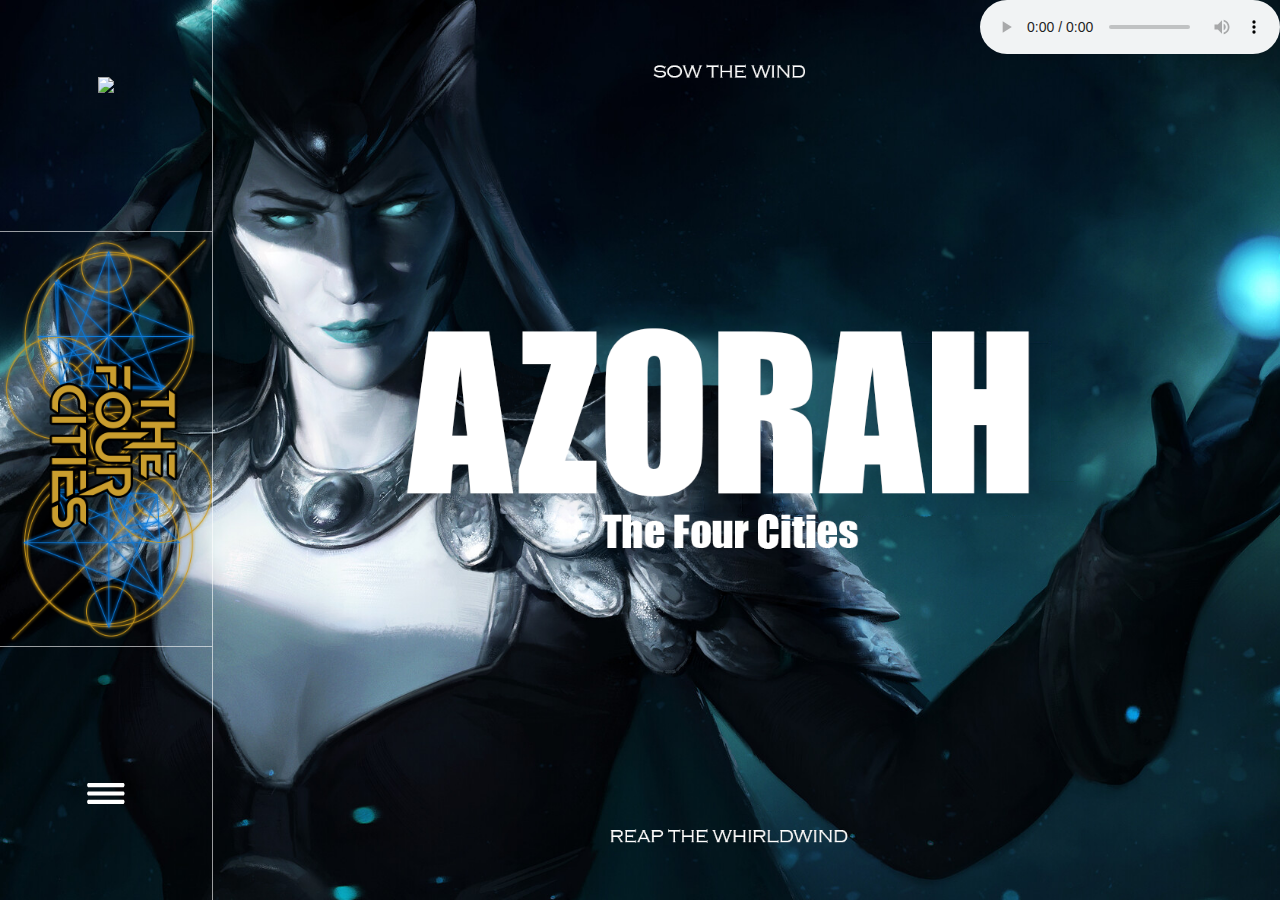
==== commit 041c05b6: "Collapsible Menu Design" ====
--- a/index.html
+++ b/index.html
@@ -6,8 +6,10 @@
         <title>Four Cities</title>
         <link href="index.css" rel="stylesheet">
         <script src="index.js" type="text/javascript" defer></script>
-        <link href="https://cdn.jsdelivr.net/npm/bootstrap@5.2.0-beta1/dist/css/bootstrap.min.css" rel="stylesheet" integrity="sha384-0evHe/X+R7YkIZDRvuzKMRqM+OrBnVFBL6DOitfPri4tjfHxaWutUpFmBp4vmVor" crossorigin="anonymous">
+        <link href="https://cdn.jsdelivr.net/npm/bootstrap@5.2.0-beta1/dist/css/bootstrap.min.css" rel="stylesheet">
         <script src="https://cdn.jsdelivr.net/npm/bootstrap@5.2.0-beta1/dist/js/bootstrap.bundle.min.js" integrity="sha384-pprn3073KE6tl6bjs2QrFaJGz5/SUsLqktiwsUTF55Jfv3qYSDhgCecCxMW52nD2" crossorigin="anonymous"></script>
+        <script src="https://code.jquery.com/jquery-3.6.0.min.js" integrity="sha256-/xUj+3OJU5yExlq6GSYGSHk7tPXikynS7ogEvDej/m4=" crossorigin="anonymous"></script>
+        <script src="index.js"></script>
         <link rel="preconnect" href="https://fonts.googleapis.com">
         <link rel="preconnect" href="https://fonts.gstatic.com" crossorigin>
         <link href="https://fonts.googleapis.com/css2?family=MedievalSharp&display=swap" rel="stylesheet">
@@ -20,7 +22,7 @@
         </div>
         <div class="container-fluid">
             <div class="row landingDiv">
-                <nav class="col-lg-2 col-3 navbar py-0 m-0 justify-content-center d-flex flex-column navDiv">
+                <nav class="col-2 navbar py-0 m-0 justify-content-center d-flex flex-column navDiv">
                     <div class="navbar-brand mx-auto my-auto">
                         <a href="https://discord.gg/WCcpjDs8Jf"><img src="Azora2.gif" style="height: 12vmin"></a>
                     </div>
@@ -34,7 +36,7 @@
                         <ul class="mx-auto mt-0 mb-4 px-0">
                             <li>
                                 <div class="mx-auto" style="width:30%; height:30%;">
-                                    <button class="btn" type="button" data-bs-toggle="collapse" data-bs-target="#collapseMenu" aria-expanded="false" aria-controls="collapseMenu">
+                                    <button class="btn" type="button" data-toggle="toggle" data-target="#collapseMenu" aria-expanded="false" aria-controls="collapseMenu">
                                         <svg xmlns="http://www.w3.org/2000/svg" viewBox="5 0 180 100">
                                             <path d="M10 0 180 0C190 10 180 20 180 20L10 20C0 10 10 0 10 0ZM10 40 180 40C190 50 180 60 180 60L10 60C0 50 10 40 10 40ZM10 80 180 80C190 90 180 100 180 100L10 100C0 90 10 80 10 80Z" fill="#FFF"/>
                                         </svg>
@@ -44,20 +46,44 @@
                         </ul>
                     </div>
                 </nav>
-                <div class="col-lg-10 col-9 collapse collapseMenu" id="collapseMenu">
+                <div class="collapseMenu collapsedMenu p-0" id="collapseMenu">
                     <div class="container">
-                        <div class="row">
-                            SEARCH
+                        <div class="row searchDiv">
+                            <input type="text" placeholder="Search" autocomplete="off" name="searchfield">
                         </div>
-                        <div class="row">
-                            <div class="col-4">
-                                GENERAL
+                        <div class="row resourcesDiv pt-4">
+                            <div class="col-4 generalResources ps-5">
+                                <ul>
+                                    <li>HOME</li>
+                                    <li><a href="#">DISCORD</a></li>
+                                    <li><a href="#">LOREM</a></li>
+                                    <li><a href="#">IPSUM</a></li>
+                                    <li><a href="#">DOLOR</a></li>
+                                    <li><a href="#">SIT</a></li>
+                                    <li><a href="#">AMET</a></li>
+                                </ul>
                             </div>
-                            <div class="col-4">
-                                WORLD
+                            <div class="col-4 worldResources ps-5">
+                                <ul>
+                                    <li>WORLD</li>
+                                    <li><a href="#">LORE</a></li>
+                                    <li><a href="#">LOCATIONS</a></li>
+                                    <li><a href="#">ORGANIZATIONS</a></li>
+                                    <li><a href="#">NATIONS</a></li>
+                                    <li><a href="#">SIT</a></li>
+                                    <li><a href="#">AMET</a></li>
+                                </ul>
                             </div>
-                            <div class="col-4">
-                                CHARACTERS
+                            <div class="col-4 characterResources ps-5">
+                                <ul>
+                                    <li>CHARACTERS</li>
+                                    <li><a href="#">PRAETORIANS</a></li>
+                                    <li><a href="#">VARAKEENS</a></li>
+                                    <li><a href="#">TANAKEENS</a></li>
+                                    <li><a href="#">SPECTRE</a></li>
+                                    <li><a href="#">SIT</a></li>
+                                    <li><a href="#">AMET</a></li>
+                                </ul>
                             </div>
                         </div>
                     </div>
@@ -65,4 +91,4 @@
             </div>
         </div>
     </body>
-</HTML>+</HTML>
--- a/index.css
+++ b/index.css
@@ -36,10 +36,6 @@
 .navDiv {
     height: 100%;
 }
-/* .navMidLogo {
-    width: 100%;
-    margin-left: -50%;
-} */
 .navMidLogo img {
     border-top: 1px solid rgba(255, 255, 255, 0.6);
     border-bottom: 1px solid rgba(255, 255, 255, 0.6);
@@ -47,5 +43,45 @@
     width: 100%;
 }
 .collapseMenu {
-    background-color: rgba(0,0,0,0.5);
-}+    -webkit-transition: width 0.5s ease;
+    -moz-transition: width 0.5s ease;
+    -o-transition: width 0.5s ease;
+    transition: width 0.5s ease;
+
+    background-color: rgba(0,0,0,0.8);
+    overflow: hidden!important;
+    white-space: nowrap!important;
+    height:100%;
+    color:white;
+}
+.collapsedMenu {
+    width: 0!important;
+}
+.searchDiv {
+    height: 19.5vmin;
+    margin-top: auto;
+    margin-bottom: auto;
+    font-size: 2.6rem;
+}
+.searchDiv input {
+    background-color: rgba(0,0,0,0);
+    color:white;
+}
+.resourcesDiv {
+    font-size: 2rem;
+    text-align: center;
+}
+.resourcesDiv ul {
+    list-style-type: none;
+    text-align: left;
+    padding: 0;
+    font-weight: bold;
+}
+.resourcesDiv a {
+    text-decoration: none;
+    color: inherit;
+    font-weight: lighter;
+}
+.resourcesDiv a:hover {
+    color: goldenrod;
+}
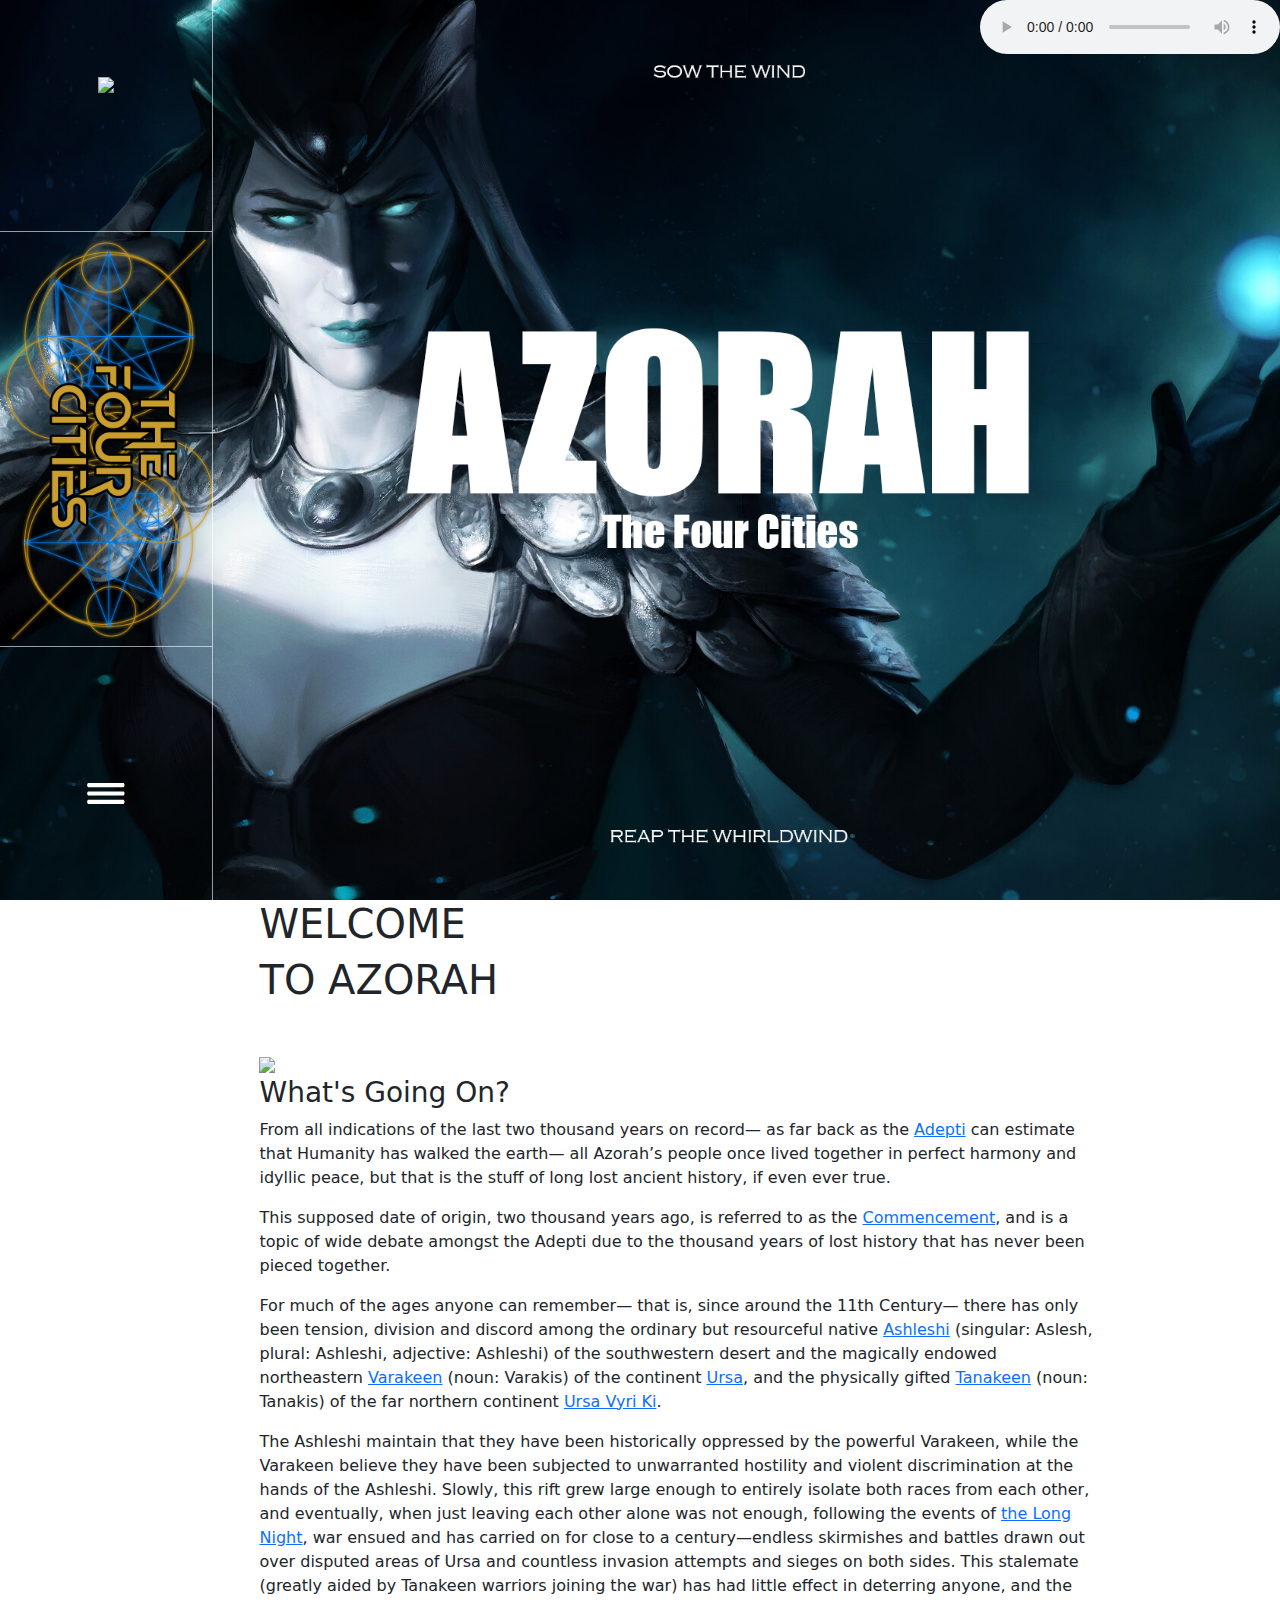
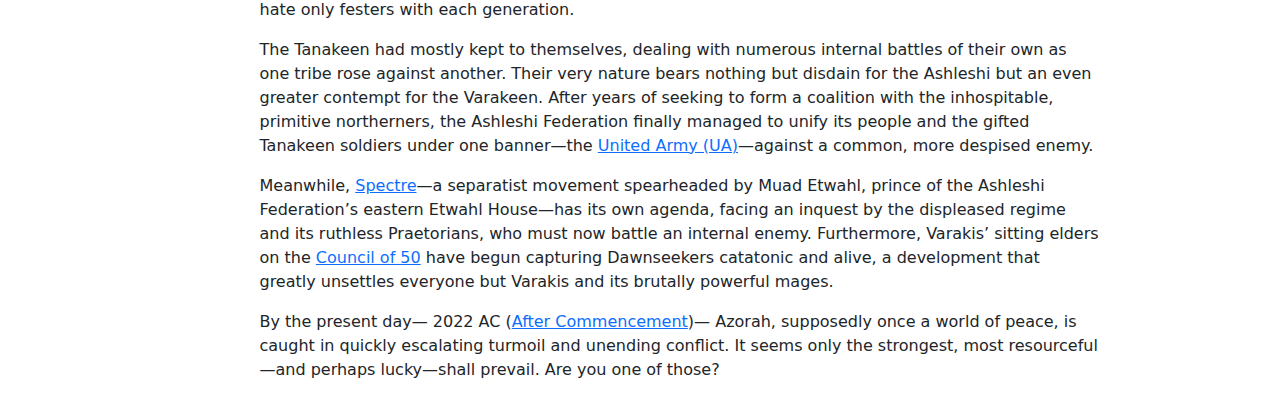
==== commit db110ef1: "Update index.html" ====
--- a/index.html
+++ b/index.html
@@ -20,14 +20,14 @@
                 <source src="Azorah_Theme.mp3">
             </audio>
         </div>
-        <div class="container-fluid">
+        <div class="container-fluid landingContainer">
             <div class="row landingDiv">
                 <nav class="col-2 navbar py-0 m-0 justify-content-center d-flex flex-column navDiv">
                     <div class="navbar-brand mx-auto my-auto">
                         <a href="https://discord.gg/WCcpjDs8Jf"><img src="Azora2.gif" style="height: 12vmin"></a>
                     </div>
-                    <div class="my-auto navMidLogo">
-                        <img src="LogoFinal1Flipped.png" alt="">
+                    <div class="my-auto navMidLogo navMidLogoWithBorders">
+                        <img src="LogoFinal1Flipped.png" alt="" class="navMidLogoImage">
                         <!-- <ul class="flex-column p-0 m-0" style="list-style-type: none;">
                             <li></li>
                         </ul> -->
@@ -35,7 +35,7 @@
                     <div class="my-auto">
                         <ul class="mx-auto mt-0 mb-4 px-0">
                             <li>
-                                <div class="mx-auto" style="width:30%; height:30%;">
+                                <div class="mx-auto expandButtonDiv" style="width:30%; height:30%;">
                                     <button class="btn" type="button" data-toggle="toggle" data-target="#collapseMenu" aria-expanded="false" aria-controls="collapseMenu">
                                         <svg xmlns="http://www.w3.org/2000/svg" viewBox="5 0 180 100">
                                             <path d="M10 0 180 0C190 10 180 20 180 20L10 20C0 10 10 0 10 0ZM10 40 180 40C190 50 180 60 180 60L10 60C0 50 10 40 10 40ZM10 80 180 80C190 90 180 100 180 100L10 100C0 90 10 80 10 80Z" fill="#FFF"/>
@@ -90,5 +90,26 @@
                 </div>
             </div>
         </div>
+        <div class="container-fluid fillerContainer">
+            <div class="row"></div>
+        </div>
+        <div class="container-fluid contentContainer">
+            <div class="row welcomeDiv w-75 mx-auto">
+                <div class="col-1"></div>
+                <div class="col-11">
+                    <h1>WELCOME</h1>
+                    <h1 class="mb-5">TO AZORAH</h1>
+                    <img src="image5.jpg" style="width: 80%;">
+                    <h3>What's Going On?</h3>
+                    <p>From all indications of the last two thousand years on record— as far back as the <a href="#">Adepti</a> can estimate that Humanity has walked the earth— all Azorah’s people once lived together in perfect harmony and idyllic peace, but that is the stuff of long lost ancient history, if even ever true.</p>
+                    <p>This supposed date of origin, two thousand years ago, is referred to as the <a href="#">Commencement</a>, and is a topic of wide debate amongst the Adepti due to the thousand years of lost history that has never been pieced together.</p>
+                    <p>For much of the ages anyone can remember— that is, since around the 11th Century— there has only been tension, division and discord among the ordinary but resourceful native <a href="#">Ashleshi</a> (singular: Aslesh, plural: Ashleshi, adjective: Ashleshi) of the southwestern desert and the magically endowed northeastern <a href="#">Varakeen</a> (noun: Varakis) of the continent <a href="#">Ursa</a>, and the physically gifted <a href="#">Tanakeen</a> (noun: Tanakis) of the far northern continent <a href="#">Ursa Vyri Ki</a>.</p>
+                    <p>The Ashleshi maintain that they have been historically oppressed by the powerful Varakeen, while the Varakeen believe they have been subjected to unwarranted hostility and violent discrimination at the hands of the Ashleshi. Slowly, this rift grew large enough to entirely isolate both races from each other, and eventually, when just leaving each other alone was not enough, following the events of <a href="#">the Long Night</a>, war ensued and has carried on for close to a century—endless skirmishes and battles drawn out over disputed areas of Ursa and countless invasion attempts and sieges on both sides. This stalemate (greatly aided by Tanakeen warriors joining the war) has had little effect in deterring anyone, and the hate only festers with each generation.</p>
+                    <p>The Tanakeen had mostly kept to themselves, dealing with numerous internal battles of their own as one tribe rose against another. Their very nature bears nothing but disdain for the Ashleshi but an even greater contempt for the Varakeen. After years of seeking to form a coalition with the inhospitable, primitive northerners, the Ashleshi Federation finally managed to unify its people and the gifted Tanakeen soldiers under one banner—the <a href="#">United Army (UA)</a>—against a common, more despised enemy.</p>
+                    <p>Meanwhile, <a href="#">Spectre</a>—a separatist movement spearheaded by Muad Etwahl, prince of the Ashleshi Federation’s eastern Etwahl House—has its own agenda, facing an inquest by the displeased regime and its ruthless Praetorians, who must now battle an internal enemy. Furthermore, Varakis’ sitting elders on the <a href="#">Council of 50</a> have begun capturing Dawnseekers catatonic and alive, a development that greatly unsettles everyone but Varakis and its brutally powerful mages.</p> 
+                    <p>By the present day— 2022 AC (<a href="#">After Commencement</a>)— Azorah, supposedly once a world of peace, is caught in quickly escalating turmoil and unending conflict. It seems only the strongest, most resourceful—and perhaps lucky—shall prevail. Are you one of those?</p>
+                </div>
+            </div>
+        </div>
     </body>
 </HTML>
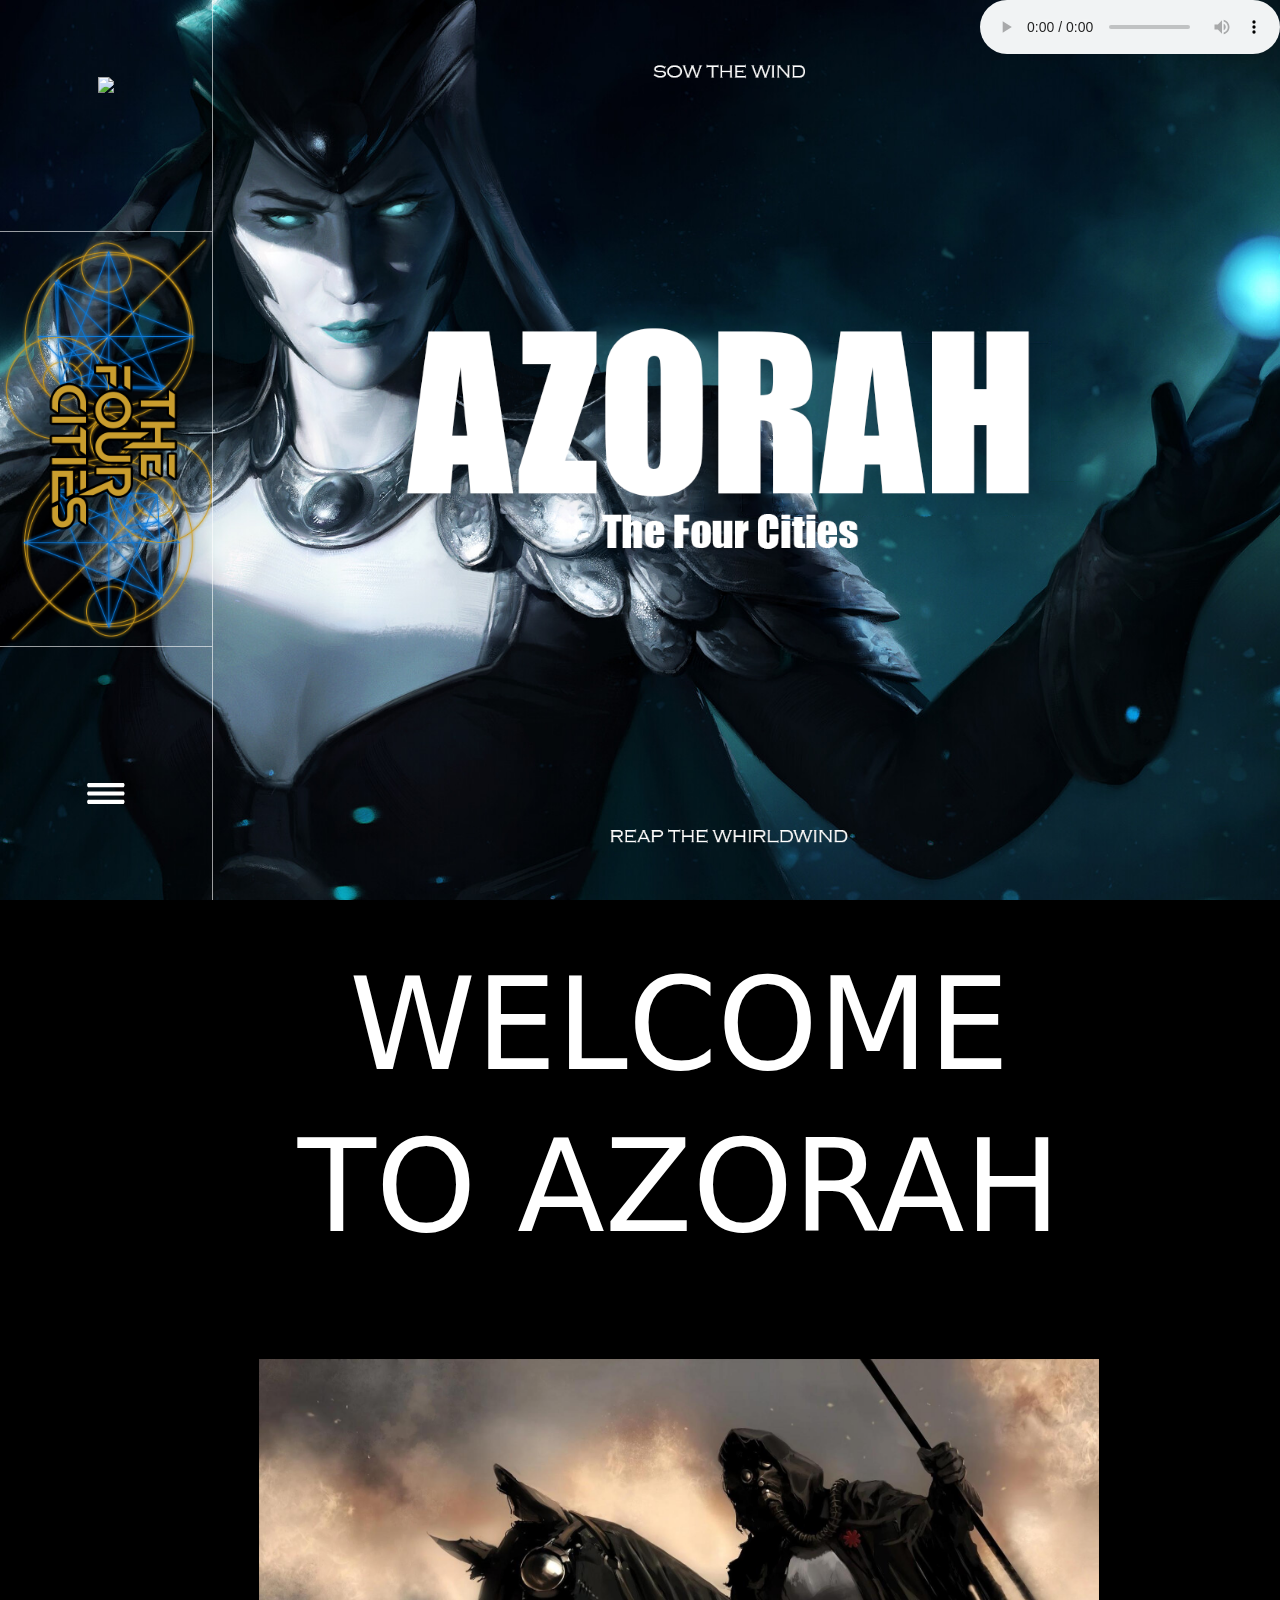
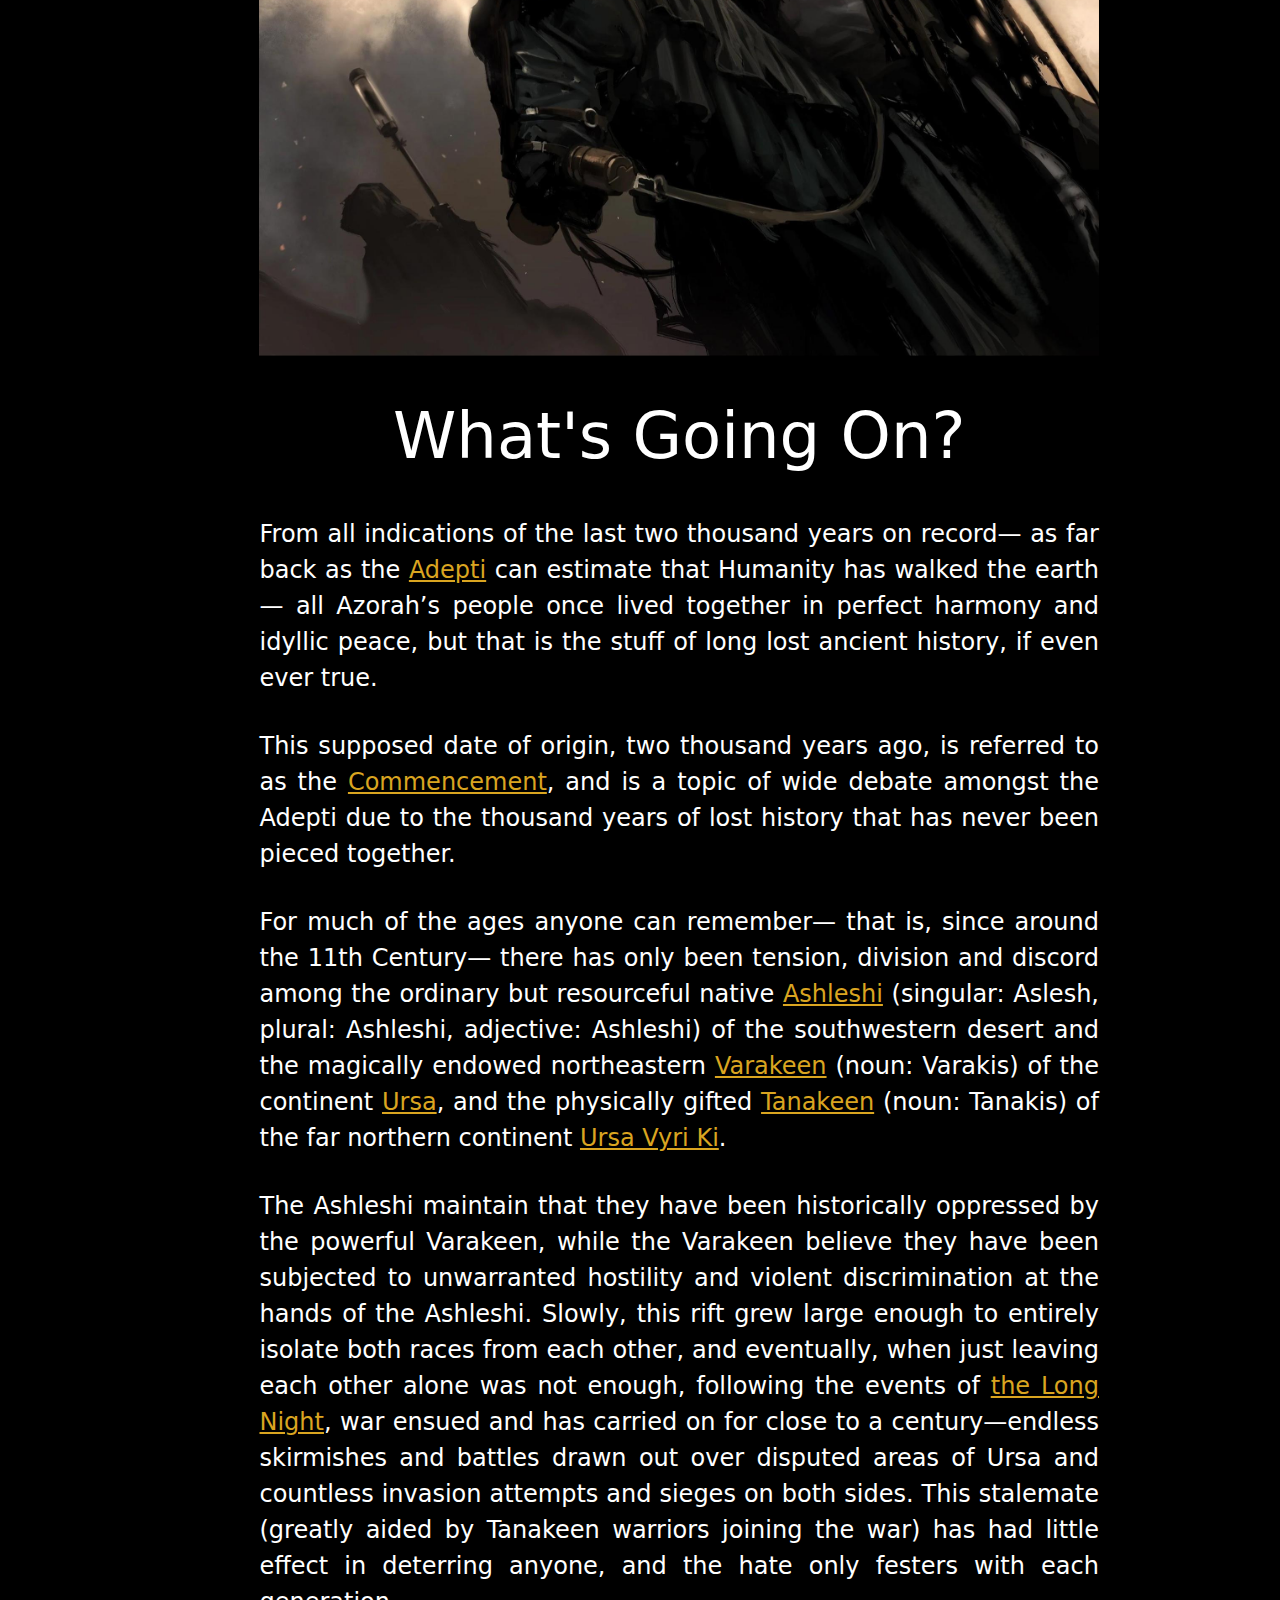
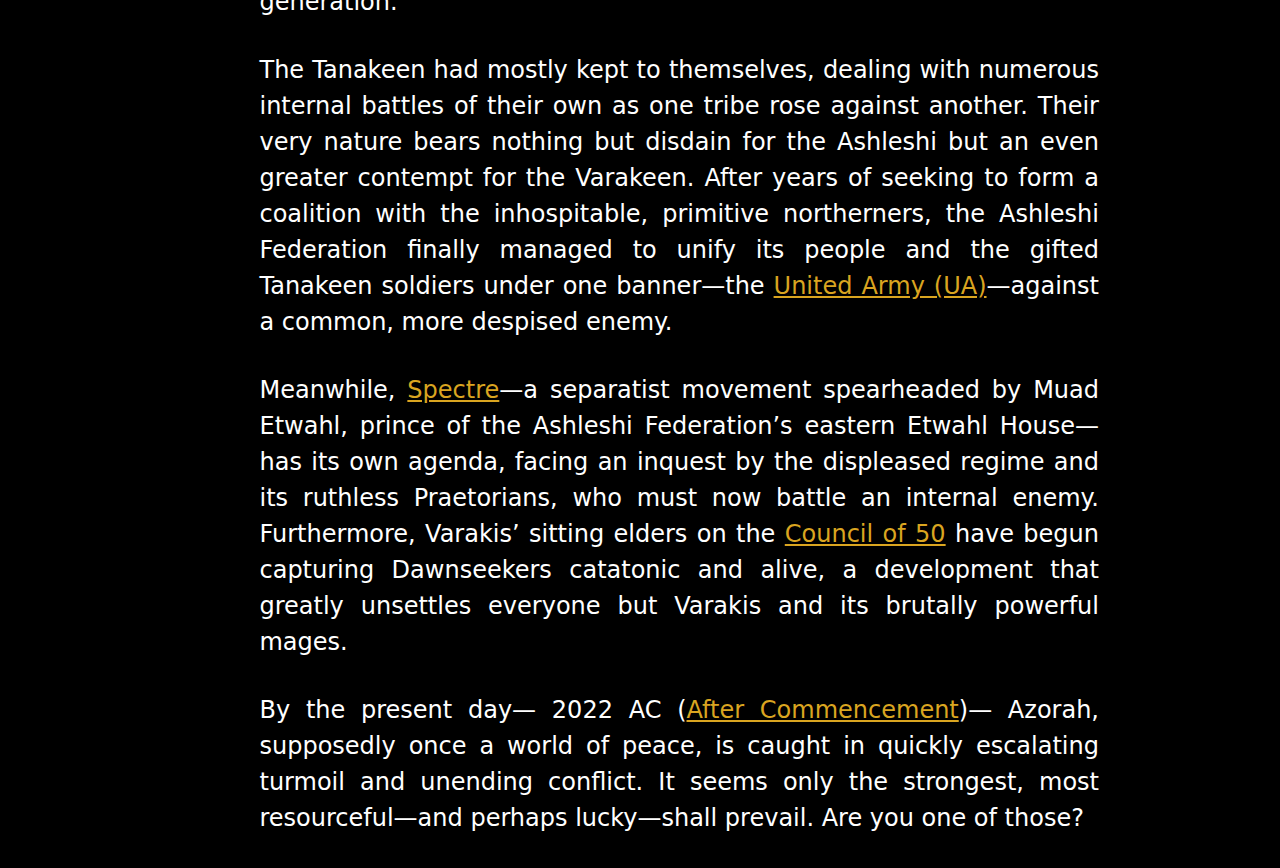
==== commit 276f294f: "Update index.html" ====
--- a/index.html
+++ b/index.html
@@ -97,9 +97,9 @@
             <div class="row welcomeDiv w-75 mx-auto">
                 <div class="col-1"></div>
                 <div class="col-11">
-                    <h1>WELCOME</h1>
-                    <h1 class="mb-5">TO AZORAH</h1>
-                    <img src="image5.jpg" style="width: 80%;">
+                    <h1 class="mt-5">WELCOME</h1>
+                    <h1 style="margin-bottom:6rem;">TO AZORAH</h1>
+                    <img src="image5.jpg" style="width: 100%;">
                     <h3>What's Going On?</h3>
                     <p>From all indications of the last two thousand years on record— as far back as the <a href="#">Adepti</a> can estimate that Humanity has walked the earth— all Azorah’s people once lived together in perfect harmony and idyllic peace, but that is the stuff of long lost ancient history, if even ever true.</p>
                     <p>This supposed date of origin, two thousand years ago, is referred to as the <a href="#">Commencement</a>, and is a topic of wide debate amongst the Adepti due to the thousand years of lost history that has never been pieced together.</p>
--- a/index.css
+++ b/index.css
@@ -1,19 +1,30 @@
 body {
-    background-color: black;
-    background-image: url('bgimage.png');
+    background-color: black!important;
+    color: white!important;
+    /* background-image: url('bgimage.png');
     background-size: cover;
     background-repeat: no-repeat;
-    background-position-y: 50%;
-    background-attachment: fixed;
-}
-.landingDiv {
-    height: 100vh;
+    background-position-y: 50%; */
+    /* background-attachment: fixed; */
 }
 
 .audioDiv {
     right:0%;
-    position: absolute;
+    position: fixed;
     z-index: 10;
+}
+
+.landingContainer {
+    position: fixed;
+    pointer-events: none;
+}
+
+.navDiv, #collapseMenu {
+    pointer-events: all;
+}
+
+.landingDiv {
+    height: 100vh;
 }
 
 svg {
@@ -35,12 +46,33 @@
 }
 .navDiv {
     height: 100%;
+    -webkit-transition: width 0.5s ease;
+    -moz-transition: width 0.5s ease;
+    -o-transition: width 0.5s ease;
+    transition: width 0.5s ease;
 }
 .navMidLogo img {
+    /* transform: rotate(90deg); */
+    width: 100%;
+    -moz-transition: opacity 0.5s ease;
+    -webkit-transition: opacity 0.5s ease;
+    -o-transition: opacity 0.5s ease;
+    transition: opacity 0.5s ease;
+    opacity: 100%;
+}
+.navMidLogoWithBorders img {
     border-top: 1px solid rgba(255, 255, 255, 0.6);
     border-bottom: 1px solid rgba(255, 255, 255, 0.6);
-    /* transform: rotate(90deg); */
-    width: 100%;
+}
+.expandButtonDiv {
+    -moz-transition: height 0.5s ease;
+    -webkit-transition: height 0.5s ease;
+    -o-transition: height 0.5s ease;
+    transition: height 0.5s ease;
+    -webkit-transition: width 0.5s ease;
+    -moz-transition: width 0.5s ease;
+    -o-transition: width 0.5s ease;
+    transition: width 0.5s ease;
 }
 .collapseMenu {
     -webkit-transition: width 0.5s ease;
@@ -66,6 +98,10 @@
 .searchDiv input {
     background-color: rgba(0,0,0,0);
     color:white;
+    border: none;
+}
+.searchDiv input:focus {
+    outline: none;
 }
 .resourcesDiv {
     font-size: 2rem;
@@ -85,3 +121,32 @@
 .resourcesDiv a:hover {
     color: goldenrod;
 }
+.fillerContainer {
+    height: 100vh;
+    background-color: black;
+    background-image: url('bgimage.png');
+    background-size: cover;
+    background-repeat: no-repeat;
+    background-position-y: 50%;
+}
+.welcomeDiv {
+    text-align: center;
+}
+.welcomeDiv h1 {
+    font-size: 8rem;
+}
+.welcomeDiv h3 {
+    font-size: 4rem;
+    margin: 2.6rem 0 2.6rem 0;
+}
+.welcomeDiv p {
+    font-size: 1.5rem;
+    text-align: justify;
+    margin-bottom: 2rem;
+}
+.welcomeDiv a {
+    color:goldenrod;
+}
+.welcomeDiv a:hover {
+    color:white;
+}
